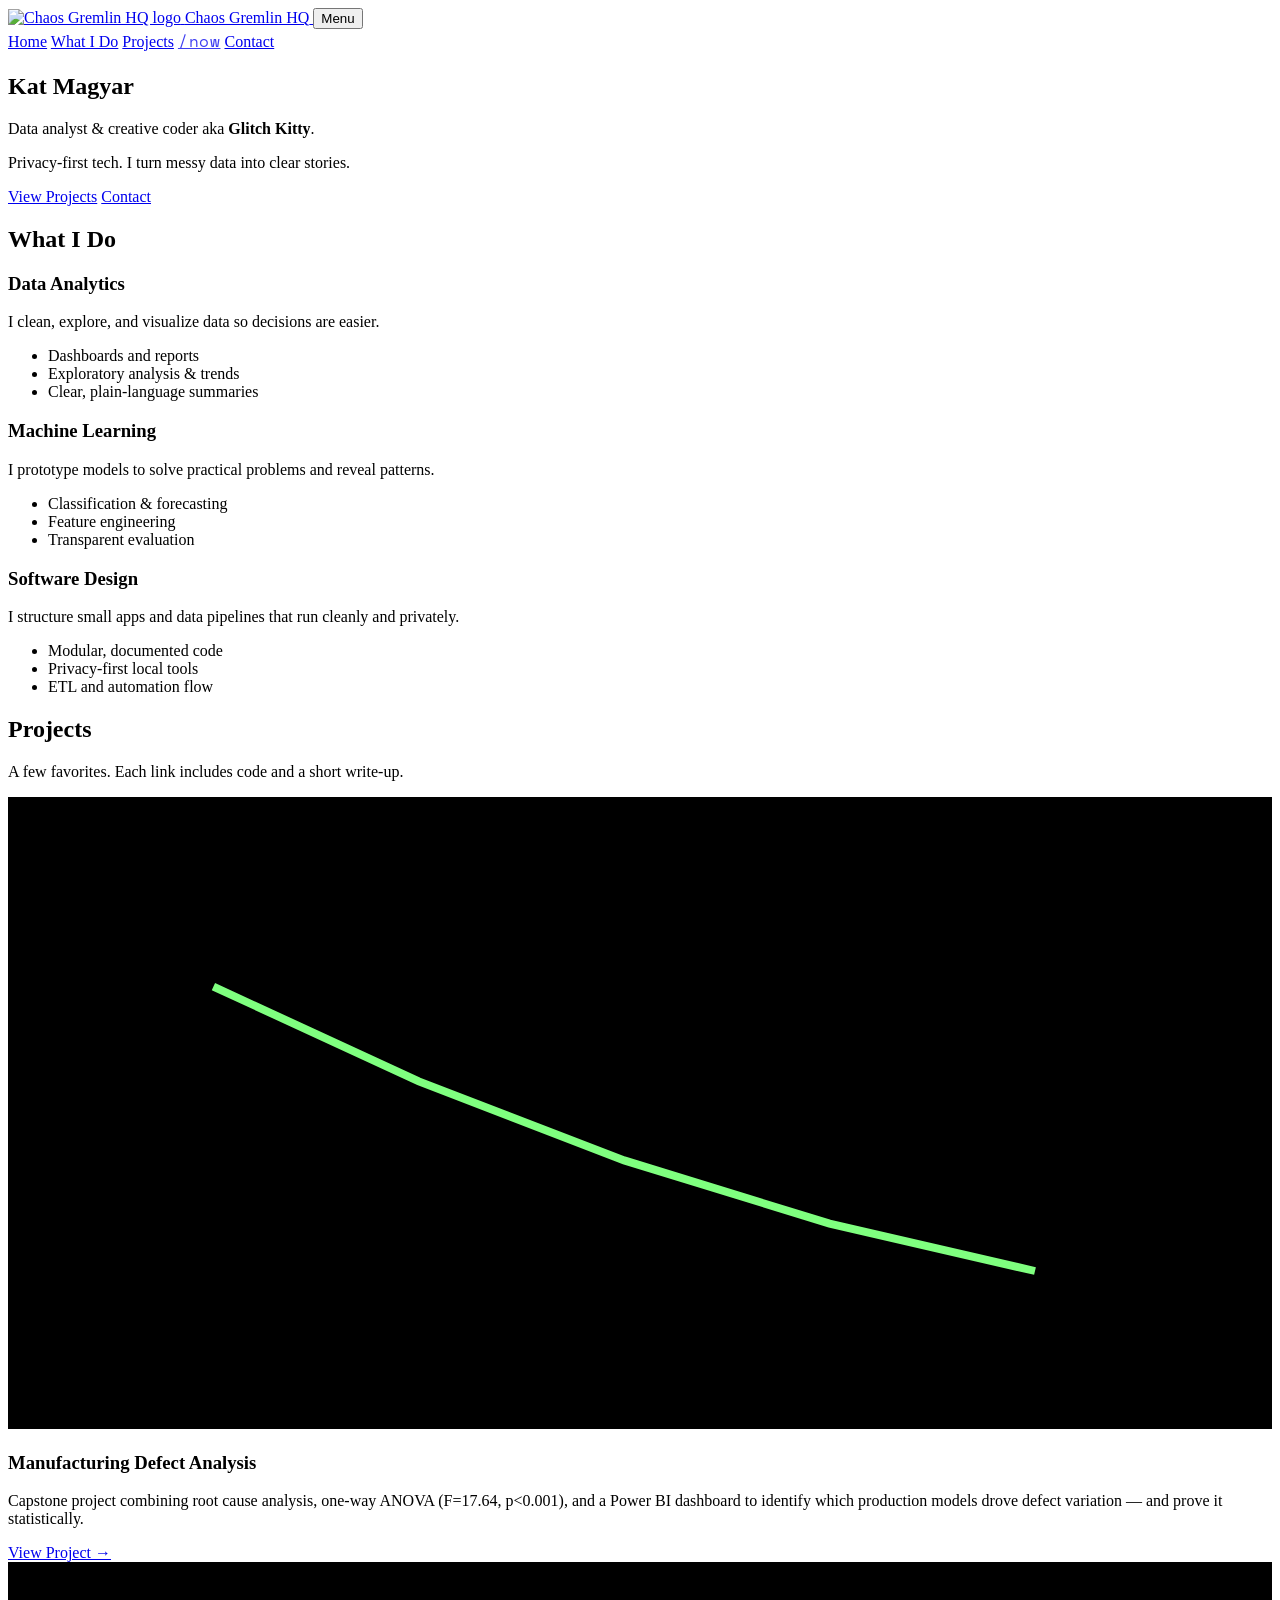
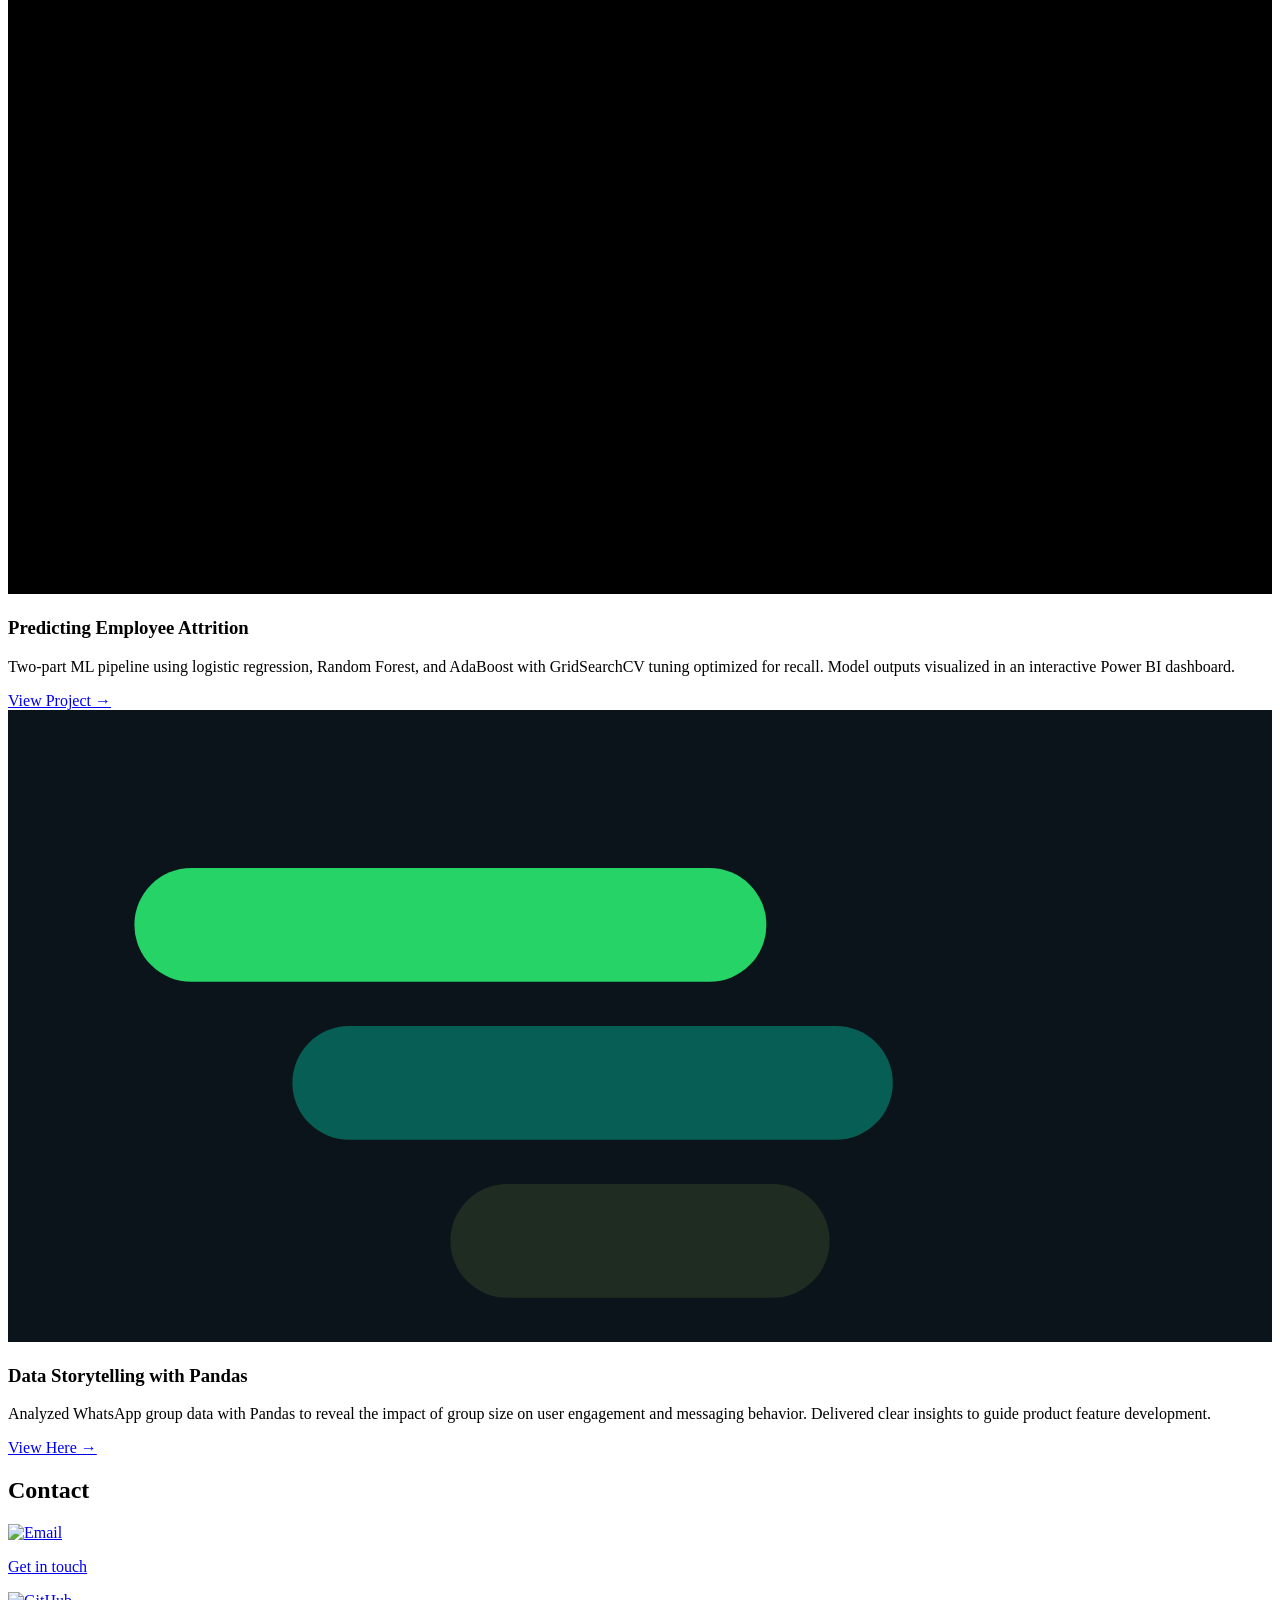
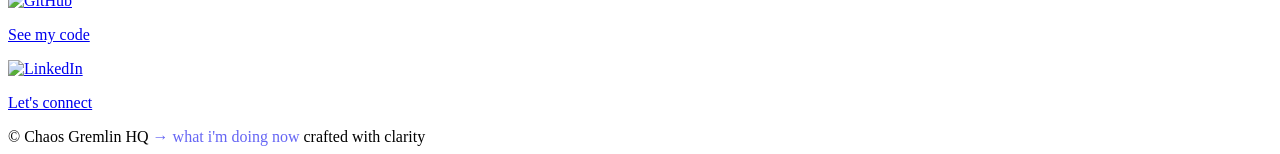
==== index.html @ 78de558b "Add styles for navigation links and footer" ====
<!DOCTYPE html>
<html lang="en">
<head>
  <meta charset="utf-8" />
  <meta name="viewport" content="width=device-width, initial-scale=1" />
  <title>Kat Magyar · Portfolio</title>

  <!-- Fonts -->
  <link href="https://fonts.googleapis.com/css2?family=Inter:wght@400;600;800&family=Space+Mono:wght@700&display=swap" rel="stylesheet" />
  <link rel="stylesheet" href="simple_style.css" />
  <style>
    /* /now nav link — mono font, slightly softer, signals it's a different kind of page */
    .site-nav .nav-now {
      font-family: 'Space Mono', monospace;
      letter-spacing: 0.04em;
      opacity: 0.75;
      transition: opacity 0.2s ease;
    }
    .site-nav .nav-now:hover {
      opacity: 1;
    }
  </style>
</head>
<body>
  <!-- Header / Nav -->
  <header class="site-header">
    <div class="container header-inner">
      <a class="brand" href="#home" aria-label="Home">
  <img src="assets/icons/brainslug.svg" alt="Chaos Gremlin HQ logo" class="brand-logo">
  <span class="brand-text">Chaos Gremlin HQ</span>
      </a>

      <button id="navToggle" class="nav-toggle" aria-expanded="false" aria-controls="siteNav">
        <span class="nav-toggle-bar"></span>
        <span class="sr-only">Menu</span>
      </button>

      <nav id="siteNav" class="site-nav">
        <a href="#home">Home</a>
        <a href="#services">What I Do</a>
        <a href="#projects">Projects</a>
        <!-- /now links to a separate page — intentionally outside the single-page flow -->
        <a href="now.html" class="nav-now">/now</a>
        <a href="#contact">Contact</a>
      </nav>
    </div>
  </header>

  <main id="home">
    <!-- Hero -->
    <section class="section hero">
      <div class="container">
        <h1 class="title">Kat Magyar</h1>
        <p class="subtitle">Data analyst & creative coder <span class="muted">aka</span> <strong class="mono neon">Glitch&nbsp;Kitty</strong>.</p>
        <p class="lead">
          Privacy-first tech. I turn messy data into clear stories. 
        </p>
        <div class="cta-row">
          <a class="btn btn-primary" href="#projects">View Projects</a>
          <a class="btn btn-ghost" href="#contact">Contact</a>
        </div>
      </div>
    </section>

    <!-- Services -->
    <section id="services" class="section">
      <div class="container">
        <h2 class="section-title">What I Do</h2>

        <div class="cards">
          <article class="card">
            <h3 class="card-title">Data Analytics</h3>
            <p>I clean, explore, and visualize data so decisions are easier.</p>
            <ul class="bullets">
              <li>Dashboards and reports</li>
              <li>Exploratory analysis & trends</li>
              <li>Clear, plain-language summaries</li>
            </ul>
          </article>

          <article class="card">
            <h3 class="card-title">Machine Learning</h3>
            <p>I prototype models to solve practical problems and reveal patterns.</p>
            <ul class="bullets">
              <li>Classification & forecasting</li>
              <li>Feature engineering</li>
              <li>Transparent evaluation</li>
            </ul>
          </article>

          <article class="card">
            <h3 class="card-title">Software Design</h3>
            <p>I structure small apps and data pipelines that run cleanly and privately.</p>
            <ul class="bullets">
              <li>Modular, documented code</li>
              <li>Privacy-first local tools</li>
              <li>ETL and automation flow</li>
            </ul>
          </article>
        </div>
      </div>
    </section>

    <!-- Projects -->
<section id="projects" class="section">
  <div class="container">
    <h2 class="section-title">Projects</h2>
    <p class="section-intro">A few favorites. Each link includes code and a short write-up.</p>

    <div class="grid">

      <article class="proj">
        <div class="thumb" aria-hidden="true">
          <svg viewBox="0 0 400 200" role="img" aria-label="Manufacturing defect analysis thumbnail">
            <rect width="400" height="200" class="svg-bg"/>
            <!-- Pareto-style bars -->
            <rect x="40" y="60" width="50" height="110" class="svg-bar"/>
            <rect x="105" y="90" width="50" height="80" class="svg-bar"/>
            <rect x="170" y="115" width="50" height="55" class="svg-bar"/>
            <rect x="235" y="135" width="50" height="35" class="svg-bar"/>
            <rect x="300" y="150" width="50" height="20" class="svg-bar"/>
            <!-- Trend line -->
            <polyline points="65,60 130,90 195,115 260,135 325,150" fill="none" stroke="#7fff7f" stroke-width="2.5"/>
          </svg>
        </div>
        <h3 class="proj-title">Manufacturing Defect Analysis</h3>
        <p class="proj-text">Capstone project combining root cause analysis, one-way ANOVA (F=17.64, p&lt;0.001), and a Power BI dashboard to identify which production models drove defect variation — and prove it statistically.</p>
        <a class="proj-link" href="projects/manufacturing-defects.html">View Project →</a>
      </article>

      <article class="proj">
        <div class="thumb" aria-hidden="true">
          <svg viewBox="0 0 400 200" role="img" aria-label="Employee attrition ML model thumbnail">
            <rect width="400" height="200" class="svg-bg"/>
            <!-- Neural network nodes -->
            <circle cx="80" cy="100" r="28" class="svg-node"/>
            <circle cx="200" cy="60" r="22" class="svg-node"/>
            <circle cx="200" cy="140" r="22" class="svg-node"/>
            <circle cx="320" cy="80" r="22" class="svg-node"/>
            <circle cx="320" cy="120" r="22" class="svg-node"/>
            <line x1="108" y1="90" x2="178" y2="65" class="svg-line"/>
            <line x1="108" y1="110" x2="178" y2="138" class="svg-line"/>
            <line x1="222" y1="65" x2="298" y2="82" class="svg-line"/>
            <line x1="222" y1="138" x2="298" y2="118" class="svg-line"/>
          </svg>
        </div>
        <h3 class="proj-title">Predicting Employee Attrition</h3>
        <p class="proj-text">Two-part ML pipeline using logistic regression, Random Forest, and AdaBoost with GridSearchCV tuning optimized for recall. Model outputs visualized in an interactive Power BI dashboard.</p>
        <a class="proj-link" href="projects/employee-attrition.html">View Project →</a>
      </article>

      <article class="proj">
        <div class="thumb" aria-hidden="true">
          <svg viewBox="0 0 400 200" role="img" aria-label="WhatsApp chat thumbnail">
            <rect width="400" height="200" fill="#0b141a"/>
            <rect x="40" y="50" width="200" height="36" rx="18" fill="#25D366"/>
            <rect x="90" y="100" width="190" height="36" rx="18" fill="#075E54"/>
            <rect x="140" y="150" width="120" height="36" rx="18" fill="#1f2c22"/>
          </svg>
        </div>
        <h3 class="proj-title">Data Storytelling with Pandas</h3>
        <p class="proj-text">Analyzed WhatsApp group data with Pandas to reveal the impact of group size on user engagement and messaging behavior. Delivered clear insights to guide product feature development.</p>
        <a class="proj-link" href="projects/pandas_day1_whatsapp.html" target="_blank" rel="noreferrer">View Here →</a>
      </article>

    </div>
  </div>
</section>

    <!-- Contact -->
    <section id="contact" class="section">
      <div class="container">
        <h2 class="section-title">Contact</h2>
        <div class="contact-grid">


          <!-- email -->
          <a class="contact-card" href="mailto:chaos.kat.magyar@proton.me" aria-label="Email Kat">
        <img src="assets/icons/email.svg" alt="Email" class="contact-icon">
        <p class="contact-caption">Get in touch</p>
          </a>
          <!-- github -->
          <a class="contact-card" href="https://github.com/glitchwitchkitty" target="_blank" rel="noreferrer" aria-label="GitHub Profile">
        <img src="assets/icons/github.svg" alt="GitHub" class="contact-icon">
        <p class="contact-caption">See my code</p>
          </a>

          <!-- linkedin -->
          <a class="contact-card" href="https://www.linkedin.com/in/glitchkitty" target="_blank" rel="noreferrer" aria-label="LinkedIn Profile">
        <img src="assets/icons/linkedin.svg" alt="LinkedIn" class="contact-icon">
        <p class="contact-caption">Let's connect</p>
          </a>
        </div>
      </div>
    </section>
  </main>

  <footer class="site-footer">
    <div class="container footer-inner">
      <span>© <span id="year"></span> Chaos Gremlin HQ</span>
      <!-- Subtle human signal — invites curious visitors to the /now page -->
      <a href="now.html" class="mono neon-soft footer-now" style="text-decoration:none; opacity:0.6; transition: opacity 0.2s;" onmouseover="this.style.opacity='1'" onmouseout="this.style.opacity='0.6'">→ what i'm doing now</a>
      <span class="mono neon-soft">crafted with clarity</span>
    </div>
  </footer>

  <script src="simple_script.js"></script>
</body>
</html>
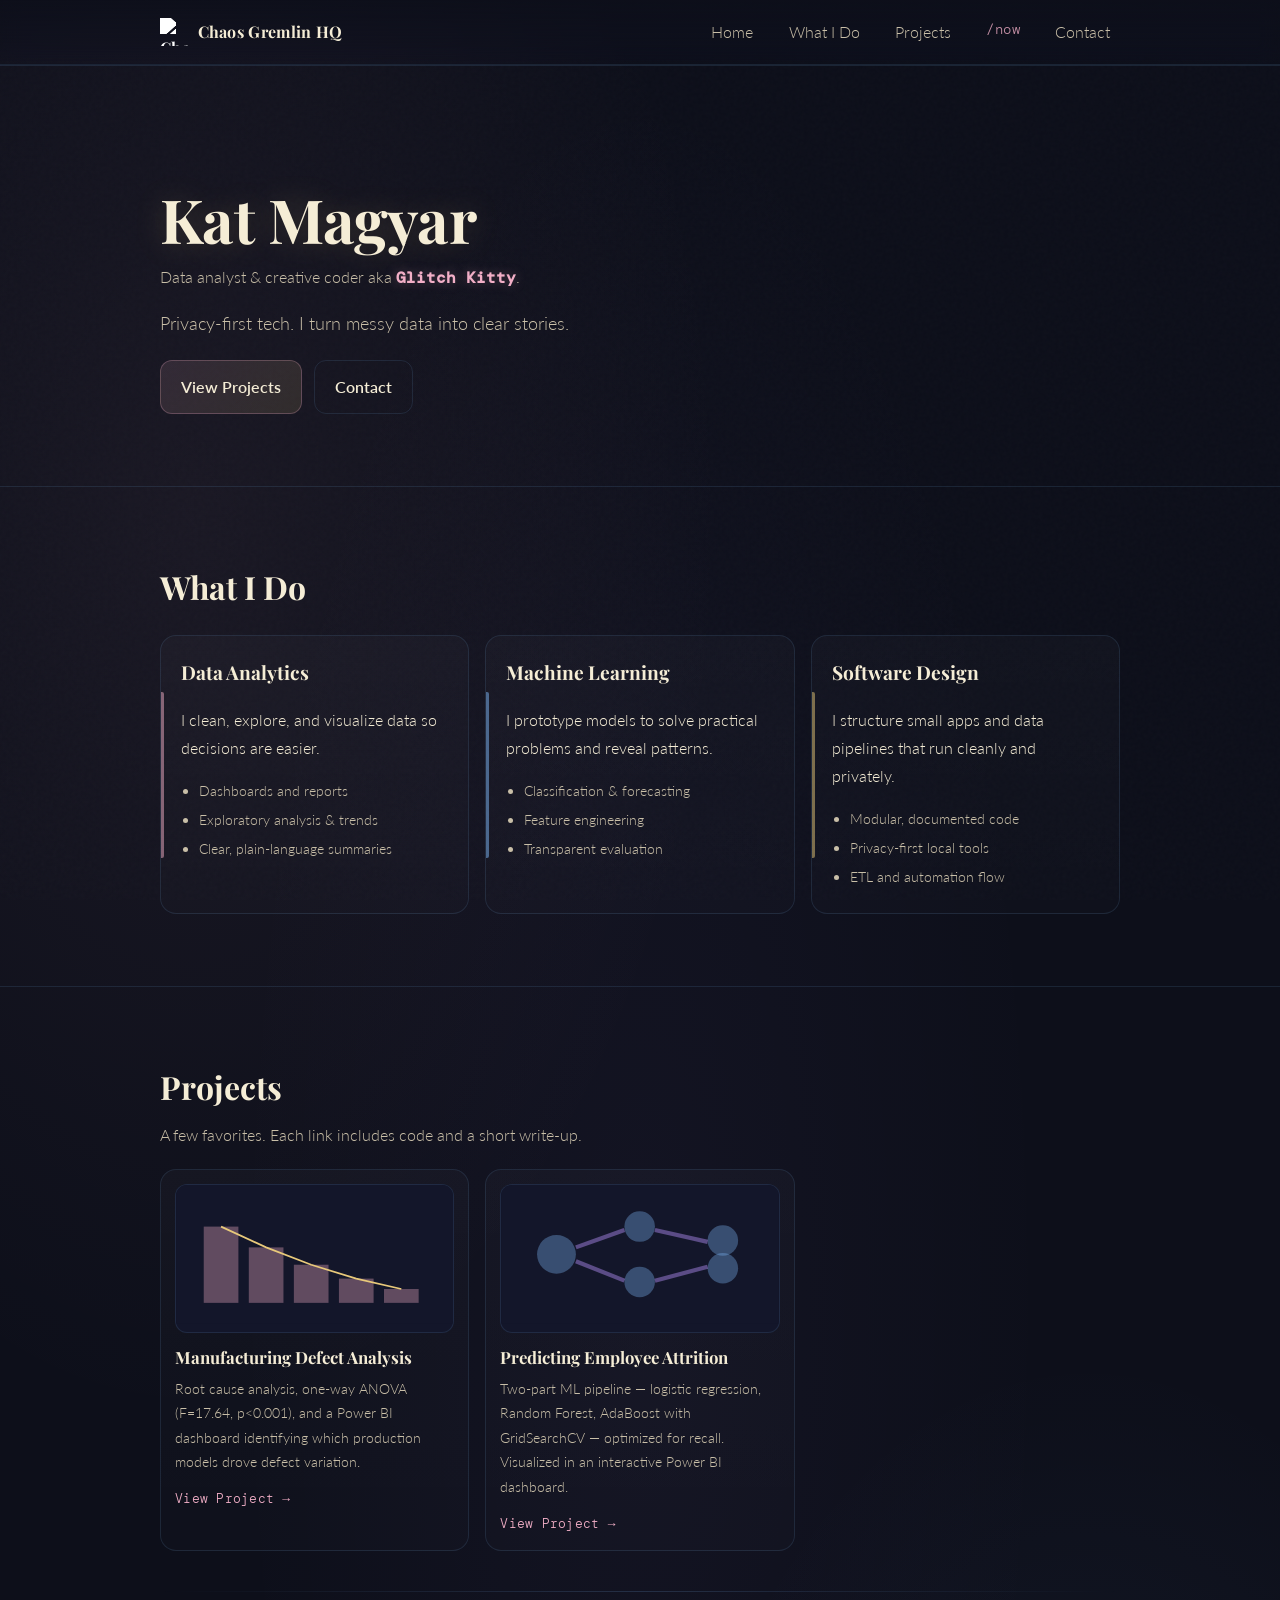
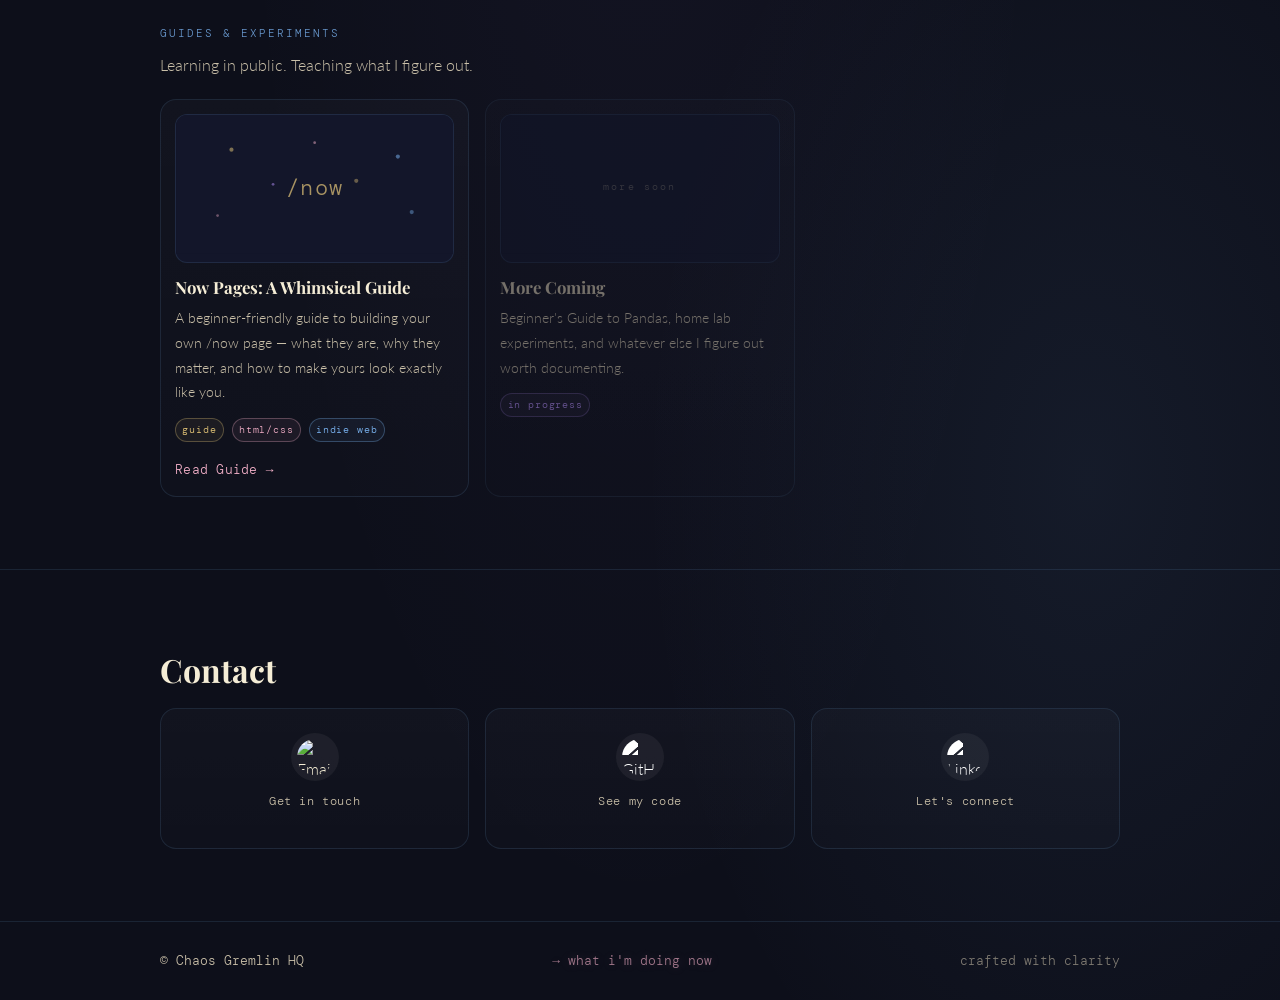
==== commit 20156457: "Refactor index.html for improved structure and content Updated font links and improved HTML structur" ====
--- a/index.html
+++ b/index.html
@@ -3,33 +3,24 @@
 <head>
   <meta charset="utf-8" />
   <meta name="viewport" content="width=device-width, initial-scale=1" />
-  <title>Kat Magyar · Portfolio</title>
-
-  <!-- Fonts -->
-  <link href="https://fonts.googleapis.com/css2?family=Inter:wght@400;600;800&family=Space+Mono:wght@700&display=swap" rel="stylesheet" />
+  <title>K. Magyar · Portfolio</title>
+
+  <!-- Fonts: Playfair Display (warmth/display) · DM Mono (labels/code) · Lato (body) -->
+  <link href="https://fonts.googleapis.com/css2?family=Playfair+Display:ital,wght@0,400;0,700;1,400&family=DM+Mono:wght@300;400&family=Lato:wght@300;400;600&display=swap" rel="stylesheet" />
   <link rel="stylesheet" href="simple_style.css" />
-  <style>
-    /* /now nav link — mono font, slightly softer, signals it's a different kind of page */
-    .site-nav .nav-now {
-      font-family: 'Space Mono', monospace;
-      letter-spacing: 0.04em;
-      opacity: 0.75;
-      transition: opacity 0.2s ease;
-    }
-    .site-nav .nav-now:hover {
-      opacity: 1;
-    }
-  </style>
 </head>
 <body>
-  <!-- Header / Nav -->
+
+  <!-- ── Header / Nav ── -->
   <header class="site-header">
     <div class="container header-inner">
+
       <a class="brand" href="#home" aria-label="Home">
-  <img src="assets/icons/brainslug.svg" alt="Chaos Gremlin HQ logo" class="brand-logo">
-  <span class="brand-text">Chaos Gremlin HQ</span>
+        <img src="assets/icons/brainslug.svg" alt="Chaos Gremlin HQ logo" class="brand-logo">
+        <span class="brand-text">Chaos Gremlin HQ</span>
       </a>
 
+      <!-- Mobile hamburger — JS toggles .open on #siteNav -->
       <button id="navToggle" class="nav-toggle" aria-expanded="false" aria-controls="siteNav">
         <span class="nav-toggle-bar"></span>
         <span class="sr-only">Menu</span>
@@ -39,7 +30,7 @@
         <a href="#home">Home</a>
         <a href="#services">What I Do</a>
         <a href="#projects">Projects</a>
-        <!-- /now links to a separate page — intentionally outside the single-page flow -->
+        <!-- /now lives outside the single-page flow — mono + pink signals that -->
         <a href="now.html" class="nav-now">/now</a>
         <a href="#contact">Contact</a>
       </nav>
@@ -47,33 +38,38 @@
   </header>
 
   <main id="home">
-    <!-- Hero -->
+
+    <!-- ── Hero ── -->
     <section class="section hero">
       <div class="container">
         <h1 class="title">Kat Magyar</h1>
-        <p class="subtitle">Data analyst & creative coder <span class="muted">aka</span> <strong class="mono neon">Glitch&nbsp;Kitty</strong>.</p>
+        <p class="subtitle">
+          Data analyst &amp; creative coder <span class="muted">aka</span>
+          <strong class="mono neon-pink">Glitch&nbsp;Kitty</strong>.
+        </p>
         <p class="lead">
-          Privacy-first tech. I turn messy data into clear stories. 
+          Privacy-first tech. I turn messy data into clear stories.
         </p>
         <div class="cta-row">
           <a class="btn btn-primary" href="#projects">View Projects</a>
-          <a class="btn btn-ghost" href="#contact">Contact</a>
+          <a class="btn btn-ghost"   href="#contact">Contact</a>
         </div>
       </div>
     </section>
 
-    <!-- Services -->
+    <!-- ── What I Do ── -->
     <section id="services" class="section">
       <div class="container">
         <h2 class="section-title">What I Do</h2>
 
         <div class="cards">
+          <!-- Card accent colors set in CSS via nth-child — pink / blue / gold -->
           <article class="card">
             <h3 class="card-title">Data Analytics</h3>
             <p>I clean, explore, and visualize data so decisions are easier.</p>
             <ul class="bullets">
               <li>Dashboards and reports</li>
-              <li>Exploratory analysis & trends</li>
+              <li>Exploratory analysis &amp; trends</li>
               <li>Clear, plain-language summaries</li>
             </ul>
           </article>
@@ -82,7 +78,7 @@
             <h3 class="card-title">Machine Learning</h3>
             <p>I prototype models to solve practical problems and reveal patterns.</p>
             <ul class="bullets">
-              <li>Classification & forecasting</li>
+              <li>Classification &amp; forecasting</li>
               <li>Feature engineering</li>
               <li>Transparent evaluation</li>
             </ul>
@@ -101,106 +97,153 @@
       </div>
     </section>
 
-    <!-- Projects -->
-<section id="projects" class="section">
-  <div class="container">
-    <h2 class="section-title">Projects</h2>
-    <p class="section-intro">A few favorites. Each link includes code and a short write-up.</p>
-
-    <div class="grid">
-
-      <article class="proj">
-        <div class="thumb" aria-hidden="true">
-          <svg viewBox="0 0 400 200" role="img" aria-label="Manufacturing defect analysis thumbnail">
-            <rect width="400" height="200" class="svg-bg"/>
-            <!-- Pareto-style bars -->
-            <rect x="40" y="60" width="50" height="110" class="svg-bar"/>
-            <rect x="105" y="90" width="50" height="80" class="svg-bar"/>
-            <rect x="170" y="115" width="50" height="55" class="svg-bar"/>
-            <rect x="235" y="135" width="50" height="35" class="svg-bar"/>
-            <rect x="300" y="150" width="50" height="20" class="svg-bar"/>
-            <!-- Trend line -->
-            <polyline points="65,60 130,90 195,115 260,135 325,150" fill="none" stroke="#7fff7f" stroke-width="2.5"/>
-          </svg>
-        </div>
-        <h3 class="proj-title">Manufacturing Defect Analysis</h3>
-        <p class="proj-text">Capstone project combining root cause analysis, one-way ANOVA (F=17.64, p&lt;0.001), and a Power BI dashboard to identify which production models drove defect variation — and prove it statistically.</p>
-        <a class="proj-link" href="projects/manufacturing-defects.html">View Project →</a>
-      </article>
-
-      <article class="proj">
-        <div class="thumb" aria-hidden="true">
-          <svg viewBox="0 0 400 200" role="img" aria-label="Employee attrition ML model thumbnail">
-            <rect width="400" height="200" class="svg-bg"/>
-            <!-- Neural network nodes -->
-            <circle cx="80" cy="100" r="28" class="svg-node"/>
-            <circle cx="200" cy="60" r="22" class="svg-node"/>
-            <circle cx="200" cy="140" r="22" class="svg-node"/>
-            <circle cx="320" cy="80" r="22" class="svg-node"/>
-            <circle cx="320" cy="120" r="22" class="svg-node"/>
-            <line x1="108" y1="90" x2="178" y2="65" class="svg-line"/>
-            <line x1="108" y1="110" x2="178" y2="138" class="svg-line"/>
-            <line x1="222" y1="65" x2="298" y2="82" class="svg-line"/>
-            <line x1="222" y1="138" x2="298" y2="118" class="svg-line"/>
-          </svg>
-        </div>
-        <h3 class="proj-title">Predicting Employee Attrition</h3>
-        <p class="proj-text">Two-part ML pipeline using logistic regression, Random Forest, and AdaBoost with GridSearchCV tuning optimized for recall. Model outputs visualized in an interactive Power BI dashboard.</p>
-        <a class="proj-link" href="projects/employee-attrition.html">View Project →</a>
-      </article>
-
-      <article class="proj">
-        <div class="thumb" aria-hidden="true">
-          <svg viewBox="0 0 400 200" role="img" aria-label="WhatsApp chat thumbnail">
-            <rect width="400" height="200" fill="#0b141a"/>
-            <rect x="40" y="50" width="200" height="36" rx="18" fill="#25D366"/>
-            <rect x="90" y="100" width="190" height="36" rx="18" fill="#075E54"/>
-            <rect x="140" y="150" width="120" height="36" rx="18" fill="#1f2c22"/>
-          </svg>
-        </div>
-        <h3 class="proj-title">Data Storytelling with Pandas</h3>
-        <p class="proj-text">Analyzed WhatsApp group data with Pandas to reveal the impact of group size on user engagement and messaging behavior. Delivered clear insights to guide product feature development.</p>
-        <a class="proj-link" href="projects/pandas_day1_whatsapp.html" target="_blank" rel="noreferrer">View Here →</a>
-      </article>
-
-    </div>
-  </div>
-</section>
-
-    <!-- Contact -->
+    <!-- ── Projects ── -->
+    <section id="projects" class="section">
+      <div class="container">
+        <h2 class="section-title">Projects</h2>
+        <p class="section-intro">A few favorites. Each link includes code and a short write-up.</p>
+
+        <!-- Main projects grid -->
+        <div class="grid">
+
+          <!-- Manufacturing Defect Analysis -->
+          <article class="proj">
+            <div class="thumb" aria-hidden="true">
+              <svg viewBox="0 0 400 200" role="img" aria-label="Manufacturing defect analysis thumbnail">
+                <rect width="400" height="200" class="svg-bg"/>
+                <!-- Pareto-style bars decreasing left to right -->
+                <rect x="40"  y="60"  width="50" height="110" class="svg-bar"/>
+                <rect x="105" y="90"  width="50" height="80"  class="svg-bar"/>
+                <rect x="170" y="115" width="50" height="55"  class="svg-bar"/>
+                <rect x="235" y="135" width="50" height="35"  class="svg-bar"/>
+                <rect x="300" y="150" width="50" height="20"  class="svg-bar"/>
+                <!-- Cumulative % trend line -->
+                <polyline points="65,60 130,90 195,115 260,135 325,150" fill="none" stroke="#e8c97a" stroke-width="2.5"/>
+              </svg>
+            </div>
+            <h3 class="proj-title">Manufacturing Defect Analysis</h3>
+            <p class="proj-text">Root cause analysis, one-way ANOVA (F=17.64, p&lt;0.001), and a Power BI dashboard identifying which production models drove defect variation.</p>
+            <a class="proj-link" href="projects/manufacturing-defects.html">View Project →</a>
+          </article>
+
+          <!-- Employee Attrition ML -->
+          <article class="proj">
+            <div class="thumb" aria-hidden="true">
+              <svg viewBox="0 0 400 200" role="img" aria-label="Employee attrition ML model thumbnail">
+                <rect width="400" height="200" class="svg-bg"/>
+                <!-- Neural network node diagram -->
+                <circle cx="80"  cy="100" r="28" class="svg-node"/>
+                <circle cx="200" cy="60"  r="22" class="svg-node"/>
+                <circle cx="200" cy="140" r="22" class="svg-node"/>
+                <circle cx="320" cy="80"  r="22" class="svg-node"/>
+                <circle cx="320" cy="120" r="22" class="svg-node"/>
+                <line x1="108" y1="90"  x2="178" y2="65"  class="svg-line"/>
+                <line x1="108" y1="110" x2="178" y2="138" class="svg-line"/>
+                <line x1="222" y1="65"  x2="298" y2="82"  class="svg-line"/>
+                <line x1="222" y1="138" x2="298" y2="118" class="svg-line"/>
+              </svg>
+            </div>
+            <h3 class="proj-title">Predicting Employee Attrition</h3>
+            <p class="proj-text">Two-part ML pipeline — logistic regression, Random Forest, AdaBoost with GridSearchCV — optimized for recall. Visualized in an interactive Power BI dashboard.</p>
+            <a class="proj-link" href="projects/employee-attrition.html">View Project →</a>
+          </article>
+
+        </div><!-- /main grid -->
+
+        <!-- ── Divider between Projects and Guides ── -->
+        <hr class="section-divider" aria-hidden="true" />
+
+        <!-- Guides & Experiments subsection -->
+        <p class="section-label">Guides &amp; Experiments</p>
+        <p class="section-intro">Learning in public. Teaching what I figure out.</p>
+
+        <div class="grid">
+
+          <!-- Now Pages Guide -->
+          <article class="proj">
+            <div class="thumb" aria-hidden="true">
+              <svg viewBox="0 0 400 200" role="img" aria-label="Now pages guide thumbnail">
+                <rect width="400" height="200" class="svg-bg"/>
+                <!-- Decorative star grid — references the guide's aesthetic -->
+                <circle cx="80"  cy="50"  r="3" fill="rgba(232,201,122,0.5)"/>
+                <circle cx="200" cy="40"  r="2" fill="rgba(242,175,199,0.5)"/>
+                <circle cx="320" cy="60"  r="3" fill="rgba(126,184,247,0.5)"/>
+                <circle cx="140" cy="100" r="2" fill="rgba(180,142,247,0.5)"/>
+                <circle cx="260" cy="95"  r="3" fill="rgba(232,201,122,0.4)"/>
+                <circle cx="60"  cy="145" r="2" fill="rgba(242,175,199,0.4)"/>
+                <circle cx="340" cy="140" r="3" fill="rgba(126,184,247,0.4)"/>
+                <!-- /now text -->
+                <text x="200" y="115" text-anchor="middle"
+                      font-family="'DM Mono', monospace" font-size="32"
+                      fill="rgba(232,201,122,0.7)" letter-spacing="2">/now</text>
+              </svg>
+            </div>
+            <h3 class="proj-title">Now Pages: A Whimsical Guide</h3>
+            <p class="proj-text">A beginner-friendly guide to building your own /now page — what they are, why they matter, and how to make yours look exactly like you.</p>
+            <div style="margin-bottom: 8px;">
+              <span class="proj-tag proj-tag--gold">guide</span>
+              <span class="proj-tag proj-tag--pink">html/css</span>
+              <span class="proj-tag proj-tag--blue">indie web</span>
+            </div>
+            <a class="proj-link" href="now-pages-guide.html">Read Guide →</a>
+          </article>
+
+          <!-- Placeholder for future guides -->
+          <article class="proj" style="opacity: 0.55;">
+            <div class="thumb" aria-hidden="true">
+              <svg viewBox="0 0 400 200" role="img" aria-label="Coming soon">
+                <rect width="400" height="200" class="svg-bg"/>
+                <text x="200" y="108" text-anchor="middle"
+                      font-family="'DM Mono', monospace" font-size="14"
+                      fill="rgba(201,191,168,0.4)" letter-spacing="3">more soon</text>
+              </svg>
+            </div>
+            <h3 class="proj-title" style="color: var(--muted);">More Coming</h3>
+            <p class="proj-text">Beginner's Guide to Pandas, home lab experiments, and whatever else I figure out worth documenting.</p>
+            <span class="proj-tag proj-tag--purple">in progress</span>
+          </article>
+
+        </div><!-- /guides grid -->
+      </div>
+    </section>
+
+    <!-- ── Contact ── -->
     <section id="contact" class="section">
       <div class="container">
         <h2 class="section-title">Contact</h2>
         <div class="contact-grid">
 
-
-          <!-- email -->
           <a class="contact-card" href="mailto:chaos.kat.magyar@proton.me" aria-label="Email Kat">
-        <img src="assets/icons/email.svg" alt="Email" class="contact-icon">
-        <p class="contact-caption">Get in touch</p>
+            <img src="assets/icons/email.svg" alt="Email" class="contact-icon">
+            <p class="contact-caption">Get in touch</p>
           </a>
-          <!-- github -->
+
           <a class="contact-card" href="https://github.com/glitchwitchkitty" target="_blank" rel="noreferrer" aria-label="GitHub Profile">
-        <img src="assets/icons/github.svg" alt="GitHub" class="contact-icon">
-        <p class="contact-caption">See my code</p>
+            <img src="assets/icons/github.svg" alt="GitHub" class="contact-icon">
+            <p class="contact-caption">See my code</p>
           </a>
 
-          <!-- linkedin -->
           <a class="contact-card" href="https://www.linkedin.com/in/glitchkitty" target="_blank" rel="noreferrer" aria-label="LinkedIn Profile">
-        <img src="assets/icons/linkedin.svg" alt="LinkedIn" class="contact-icon">
-        <p class="contact-caption">Let's connect</p>
+            <img src="assets/icons/linkedin.svg" alt="LinkedIn" class="contact-icon">
+            <p class="contact-caption">Let's connect</p>
           </a>
+
         </div>
       </div>
     </section>
+
   </main>
 
+  <!-- ── Footer ── -->
   <footer class="site-footer">
     <div class="container footer-inner">
       <span>© <span id="year"></span> Chaos Gremlin HQ</span>
-      <!-- Subtle human signal — invites curious visitors to the /now page -->
-      <a href="now.html" class="mono neon-soft footer-now" style="text-decoration:none; opacity:0.6; transition: opacity 0.2s;" onmouseover="this.style.opacity='1'" onmouseout="this.style.opacity='0.6'">→ what i'm doing now</a>
-      <span class="mono neon-soft">crafted with clarity</span>
+      <!-- Subtle signal to curious visitors — leads to /now page -->
+      <a href="now.html" class="mono neon-pink"
+         style="text-decoration:none; opacity:0.65; transition: opacity 0.2s;"
+         onmouseover="this.style.opacity='1'"
+         onmouseout="this.style.opacity='0.65'">→ what i'm doing now</a>
+      <span class="mono" style="color: var(--muted); opacity: 0.6;">crafted with clarity</span>
     </div>
   </footer>
 
--- a/simple_style.css
+++ b/simple_style.css
@@ -0,0 +1,555 @@
+/* ============================================================
+   simple_style.css — Chaos Gremlin HQ
+   Palette source: now.html warm-signal aesthetic
+   Fonts: Playfair Display (display/titles) · DM Mono (labels/code) · Lato (body)
+   ============================================================ */
+
+/* ── CSS Custom Properties ── */
+:root {
+  /* Background layers */
+  --bg:           #0d0f1a;   /* deep midnight void */
+  --panel:        #13162a;   /* card surfaces */
+  --panel-hover:  #181c32;   /* card hover state */
+
+  /* Text */
+  --text:         #f5edd6;   /* warm lamplight cream */
+  --muted:        #c9bfa8;   /* dimmer cream for secondary */
+
+  /* Accent colors — warm signal palette */
+  --accent:       #7eb8f7;   /* keyboard backlight blue */
+  --accent-2:     #b48ef7;   /* LED purple bleed */
+  --pink:         #f2afc7;   /* cotton candy pink */
+  --pink-warm:    #e8849d;   /* deeper blush */
+  --gold:         #e8c97a;   /* warm gold for special moments */
+
+  /* Borders */
+  --line:         rgba(126, 184, 247, 0.12);   /* subtle border */
+  --line-glow:    rgba(126, 184, 247, 0.35);   /* hover border */
+
+  /* Glows */
+  --glow-blue:    0 0 18px rgba(126, 184, 247, 0.35);
+  --glow-purple:  0 0 18px rgba(180, 142, 247, 0.35);
+  --glow-gold:    0 0 18px rgba(232, 201, 122, 0.35);
+
+  /* Typography */
+  --font-display: 'Playfair Display', Georgia, serif;
+  --font-mono:    'DM Mono', 'Courier New', monospace;
+  --font-body:    'Lato', system-ui, -apple-system, sans-serif;
+}
+
+/* ── Reset ── */
+*, *::before, *::after { box-sizing: border-box; }
+html { scroll-behavior: smooth; }
+
+/* ── Base body — atmospheric layered background ── */
+body {
+  margin: 0;
+  /* Warm glow upper-left, cool glow lower-right, grain texture, void base */
+  background-color: var(--bg);
+  background-image:
+    radial-gradient(ellipse 60% 50% at 15% 20%, rgba(242, 175, 199, 0.06) 0%, transparent 70%),
+    radial-gradient(ellipse 50% 40% at 85% 80%, rgba(126, 184, 247, 0.07) 0%, transparent 70%),
+    radial-gradient(ellipse 40% 60% at 50% 50%, rgba(180, 142, 247, 0.04) 0%, transparent 80%);
+  color: var(--text);
+  font-family: var(--font-body);
+  font-weight: 300;
+  font-size: 16px;
+  line-height: 1.75;
+  -webkit-font-smoothing: antialiased;
+  text-rendering: optimizeLegibility;
+  overflow-x: hidden;
+}
+
+/* SVG grain texture overlay — adds tactile depth without images */
+body::after {
+  content: '';
+  position: fixed;
+  inset: 0;
+  background-image: url("data:image/svg+xml,%3Csvg viewBox='0 0 256 256' xmlns='http://www.w3.org/2000/svg'%3E%3Cfilter id='noise'%3E%3CfeTurbulence type='fractalNoise' baseFrequency='0.9' numOctaves='4' stitchTiles='stitch'/%3E%3C/filter%3E%3Crect width='100%25' height='100%25' filter='url(%23noise)' opacity='0.04'/%3E%3C/svg%3E");
+  pointer-events: none;
+  opacity: 0.45;
+  z-index: 0;
+}
+
+/* Ensure all content sits above the grain layer */
+body > * { position: relative; z-index: 1; }
+
+.container { max-width: 1000px; margin: 0 auto; padding: 0 20px; }
+
+/* ── Header / Nav ── */
+.site-header {
+  position: sticky;
+  top: 0;
+  z-index: 40;
+  background: linear-gradient(to bottom, rgba(13,15,26,.85), rgba(13,15,26,.45) 60%, transparent);
+  backdrop-filter: saturate(120%) blur(10px);
+  border-bottom: 1px solid var(--line);
+}
+
+.header-inner {
+  display: flex;
+  align-items: center;
+  justify-content: space-between;
+  min-height: 64px;
+}
+
+/* Brand — Playfair Display for personality */
+.brand {
+  display: flex;
+  align-items: center;
+  gap: .6rem;
+  color: var(--text);
+  text-decoration: none;
+  font-family: var(--font-display);
+  font-weight: 700;
+  letter-spacing: .3px;
+}
+
+.brand-logo {
+  width: 28px;
+  height: 28px;
+  display: inline-block;
+  vertical-align: middle;
+  filter: brightness(0) invert(1);
+  transition: transform 0.3s ease, filter 0.3s ease;
+}
+
+.brand:hover .brand-logo {
+  transform: rotate(-10deg) scale(1.1);
+  filter: drop-shadow(0 0 6px var(--pink)) brightness(1.2);
+}
+
+/* Nav links */
+.site-nav { display: flex; gap: 1rem; }
+
+.site-nav a {
+  font-family: var(--font-body);
+  color: var(--muted);
+  text-decoration: none;
+  padding: .5rem .6rem;
+  border-radius: 8px;
+  transition: color 0.2s, background 0.2s;
+}
+
+.site-nav a:hover {
+  color: var(--text);
+  background: rgba(126, 184, 247, 0.07);
+}
+
+/* /now gets the mono + pink treatment — signals it's a different kind of page */
+.site-nav .nav-now {
+  font-family: var(--font-mono);
+  font-size: 0.85rem;
+  letter-spacing: 0.04em;
+  color: var(--pink);
+  opacity: 0.8;
+  transition: opacity 0.2s ease;
+}
+
+.site-nav .nav-now:hover { opacity: 1; background: rgba(242, 175, 199, 0.07); }
+
+/* Mobile hamburger button */
+.nav-toggle {
+  display: none;
+  position: relative;
+  width: 40px;
+  height: 40px;
+  background: transparent;
+  border: 1px solid var(--line);
+  border-radius: 10px;
+  cursor: pointer;
+}
+
+.nav-toggle-bar,
+.nav-toggle-bar::before,
+.nav-toggle-bar::after {
+  position: absolute;
+  left: 50%;
+  transform: translateX(-50%);
+  height: 2px;
+  width: 20px;
+  background: var(--text);
+  content: "";
+}
+
+.nav-toggle-bar { top: 50%; }
+.nav-toggle-bar::before { top: -6px; }
+.nav-toggle-bar::after  { top:  6px; }
+
+/* Accessibility — screen reader only text */
+.sr-only {
+  position: absolute;
+  clip: rect(1px, 1px, 1px, 1px);
+  padding: 0; border: 0;
+  height: 1px; width: 1px;
+  overflow: hidden;
+}
+
+/* ── Sections ── */
+.section {
+  padding: 72px 0;
+  border-top: 1px solid var(--line);
+}
+
+/* ── Hero ── */
+.hero { padding-top: 120px; }
+
+/* Main title — Playfair for warmth, gold text-shadow for glow */
+.title {
+  font-family: var(--font-display);
+  font-size: clamp(2.6rem, 6vw, 3.8rem);
+  font-weight: 700;
+  margin: 0 0 10px;
+  line-height: 1.1;
+  letter-spacing: -0.01em;
+  color: var(--text);
+  text-shadow: 0 0 32px rgba(232, 201, 122, 0.2);
+}
+
+.subtitle { margin: 0 0 8px; color: var(--muted); font-family: var(--font-body); }
+.lead { font-size: 1.1rem; max-width: 680px; color: var(--muted); }
+.muted { color: var(--muted); }
+
+/* Mono utility — for the /now slug and code labels */
+.mono { font-family: var(--font-mono); }
+
+/* Neon accent colors */
+.neon      { color: var(--accent);    text-shadow: var(--glow-blue); }
+.neon-soft { color: var(--accent-2);  text-shadow: 0 0 12px rgba(177,140,255,.35); }
+.neon-pink { color: var(--pink);      text-shadow: 0 0 12px rgba(242,175,199,.35); }
+.neon-gold { color: var(--gold);      text-shadow: var(--glow-gold); }
+
+/* CTA buttons */
+.cta-row { display: flex; gap: .75rem; margin-top: 20px; }
+
+.btn {
+  display: inline-block;
+  padding: .75rem 1.25rem;
+  border-radius: 12px;
+  text-decoration: none;
+  font-family: var(--font-body);
+  font-weight: 600;
+  border: 1px solid var(--line);
+  transition: background 0.2s, box-shadow 0.2s;
+}
+
+/* Primary button — warm pink/gold gradient */
+.btn-primary {
+  background: linear-gradient(135deg, rgba(242,175,199,.12), rgba(232,201,122,.12));
+  color: var(--text);
+  border-color: rgba(242,175,199,.25);
+}
+
+.btn-primary:hover {
+  background: linear-gradient(135deg, rgba(242,175,199,.22), rgba(232,201,122,.22));
+  box-shadow: 0 0 18px rgba(242,175,199,.2);
+}
+
+/* Ghost button */
+.btn-ghost { color: var(--text); background: transparent; }
+.btn-ghost:hover { background: rgba(126,184,247,.07); }
+
+/* ── Glow divider rule ── */
+.glow-rule {
+  border: none;
+  height: 1px;
+  background: linear-gradient(90deg, transparent, var(--accent), var(--accent-2), transparent);
+  opacity: 0.35;
+  margin: 1.5rem 0;
+}
+
+/* ── Section headings ── */
+.section-title {
+  font-family: var(--font-display);
+  font-size: clamp(1.5rem, 3vw, 2rem);
+  font-weight: 700;
+  margin: 0 0 6px;
+  color: var(--text);
+}
+
+.section-intro { color: var(--muted); margin: 0 0 20px; }
+
+/* ── Service Cards (What I Do) ── */
+.cards {
+  display: grid;
+  grid-template-columns: repeat(3, 1fr);
+  gap: 16px;
+  margin-top: 20px;
+}
+
+.card {
+  background: linear-gradient(180deg, rgba(255,255,255,.025), rgba(255,255,255,.01));
+  border: 1px solid var(--line);
+  border-radius: 16px;
+  padding: 20px;
+  transition: border-color 0.3s ease, transform 0.3s ease;
+  position: relative;
+  overflow: hidden;
+}
+
+.card:hover {
+  border-color: var(--line-glow);
+  transform: translateY(-2px);
+}
+
+/* Left accent bar on cards — changes per card via inline var */
+.card::before {
+  content: '';
+  position: absolute;
+  left: 0; top: 20%; bottom: 20%;
+  width: 3px;
+  border-radius: 0 2px 2px 0;
+  background: var(--card-accent, var(--accent));
+  opacity: 0.5;
+  transition: opacity 0.3s;
+}
+
+.card:hover::before { opacity: 1; }
+
+/* Give each card its own accent color */
+.card:nth-child(1) { --card-accent: var(--pink); }
+.card:nth-child(2) { --card-accent: var(--accent); }
+.card:nth-child(3) { --card-accent: var(--gold); }
+
+/* Card typography */
+.card-title {
+  font-family: var(--font-display);
+  font-size: 1.2rem;
+  font-weight: 700;
+  margin: 0 0 8px;
+  color: var(--text);
+}
+
+.bullets { margin: 10px 0 0 18px; padding: 0; }
+.bullets li { margin: 4px 0; color: var(--muted); font-size: 0.9rem; }
+
+/* ── Project Grid ── */
+.grid {
+  display: grid;
+  grid-template-columns: repeat(3, 1fr);
+  gap: 16px;
+}
+
+/* Section label — DM Mono, small-caps style */
+.section-label {
+  font-family: var(--font-mono);
+  font-size: 0.7rem;
+  letter-spacing: 0.18em;
+  text-transform: uppercase;
+  color: var(--accent);
+  margin-bottom: 0.5rem;
+  opacity: 0.8;
+}
+
+/* Divider between project subsections */
+.section-divider {
+  border: none;
+  height: 1px;
+  background: linear-gradient(90deg, transparent, var(--line-glow), transparent);
+  margin: 40px 0 32px;
+  opacity: 0.5;
+}
+
+.proj {
+  background: linear-gradient(180deg, rgba(255,255,255,.025), rgba(255,255,255,.01));
+  border: 1px solid var(--line);
+  border-radius: 16px;
+  padding: 14px;
+  transition: border-color 0.3s ease, transform 0.3s ease;
+}
+
+.proj:hover {
+  border-color: var(--line-glow);
+  transform: translateY(-2px);
+}
+
+.thumb {
+  background: var(--panel);
+  border: 1px solid var(--line);
+  border-radius: 12px;
+  margin-bottom: 10px;
+  overflow: hidden;
+}
+
+.proj-title {
+  font-family: var(--font-display);
+  font-size: 1.05rem;
+  font-weight: 700;
+  margin: 6px 0 4px;
+  color: var(--text);
+}
+
+.proj-text { margin: 0 0 8px; color: var(--muted); font-size: 0.88rem; }
+
+.proj-link {
+  font-family: var(--font-mono);
+  font-size: 0.8rem;
+  color: var(--pink);
+  text-decoration: none;
+  letter-spacing: 0.02em;
+  transition: color 0.2s;
+}
+
+.proj-link:hover { color: var(--gold); text-decoration: underline; }
+
+/* ── Inline tag pills — for guide/experiment cards ── */
+.proj-tag {
+  display: inline-block;
+  font-family: var(--font-mono);
+  font-size: 0.65rem;
+  letter-spacing: 0.08em;
+  padding: 0.2em 0.6em;
+  border-radius: 20px;
+  border: 1px solid;
+  margin: 0 4px 4px 0;
+}
+
+.proj-tag--blue   { color: var(--accent);    border-color: rgba(126,184,247,0.3);  background: rgba(126,184,247,0.06); }
+.proj-tag--purple { color: var(--accent-2);  border-color: rgba(180,142,247,0.3);  background: rgba(180,142,247,0.06); }
+.proj-tag--pink   { color: var(--pink);      border-color: rgba(242,175,199,0.3);  background: rgba(242,175,199,0.06); }
+.proj-tag--gold   { color: var(--gold);      border-color: rgba(232,201,122,0.3);  background: rgba(232,201,122,0.06); }
+
+/* ── SVG thumbnail accents ── */
+.svg-bg   { fill: #13162a; }
+.svg-bar  { fill: rgba(242,175,199,.35); }
+.svg-card { fill: rgba(232,201,122,.25); }
+.svg-node { fill: rgba(126,184,247,.35); }
+.svg-line { stroke: rgba(180,142,247,.45); stroke-width: 6; }
+.svg-chip { fill: rgba(180,142,247,.25); }
+.svg-conn { fill: rgba(126,184,247,.55); }
+
+/* ── Contact section ── */
+.contact-grid {
+  display: grid;
+  grid-template-columns: repeat(3, 1fr);
+  gap: 16px;
+  margin-top: 10px;
+}
+
+.contact-card {
+  display: flex;
+  flex-direction: column;
+  align-items: center;
+  justify-content: center;
+  background: linear-gradient(180deg, rgba(255,255,255,.025), rgba(255,255,255,.01));
+  border: 1px solid var(--line);
+  border-radius: 16px;
+  padding: 24px 20px;
+  text-decoration: none;
+  color: var(--text);
+  transition: transform 0.2s ease, border-color 0.2s ease, box-shadow 0.2s ease;
+}
+
+.contact-card:hover {
+  transform: scale(1.05) translateY(-2px);
+  border-color: var(--line-glow);
+  box-shadow: 0 0 24px rgba(242, 175, 199, 0.12);
+}
+
+/* Contact icons — default render from SVG, selective invert for dark logos */
+.contact-icon {
+  width: 48px;
+  height: 48px;
+  border-radius: 50%;
+  padding: 6px;
+  background: rgba(255,255,255,0.05);
+  object-fit: contain;
+  display: block;
+  transition: transform 0.25s ease, filter 0.25s ease, background 0.25s ease;
+}
+
+/* GitHub and LinkedIn SVGs are black — invert them to show on dark bg */
+.contact-icon[src*="github"],
+.contact-icon[src*="linkedin"] {
+  filter: brightness(0) invert(1);
+}
+
+.contact-card:hover .contact-icon {
+  background: rgba(242, 175, 199, 0.12);
+  filter: drop-shadow(0 0 8px var(--pink));
+  transform: scale(1.1);
+}
+
+/* Undo invert on hover, replace with pink glow */
+.contact-card:hover .contact-icon[src*="github"],
+.contact-card:hover .contact-icon[src*="linkedin"] {
+  filter: brightness(0) invert(1) drop-shadow(0 0 6px var(--pink));
+}
+
+.contact-caption {
+  margin-top: 10px;
+  font-family: var(--font-mono);
+  font-size: 0.75rem;
+  letter-spacing: 0.05em;
+  color: var(--muted);
+  text-align: center;
+  transition: color 0.25s;
+}
+
+.contact-card:hover .contact-caption { color: var(--pink); }
+
+/* ── Footer ── */
+.site-footer {
+  border-top: 1px solid var(--line);
+  padding: 28px 0;
+}
+
+.footer-inner {
+  display: flex;
+  justify-content: space-between;
+  align-items: center;
+  font-family: var(--font-mono);
+  font-size: 0.8rem;
+  color: var(--muted);
+  gap: 1rem;
+  flex-wrap: wrap;
+}
+
+/* ── Animations ── */
+@keyframes fadeUp {
+  from { opacity: 0; transform: translateY(16px); }
+  to   { opacity: 1; transform: translateY(0); }
+}
+
+/* Apply staggered fade to sections */
+.hero, .section { animation: fadeUp 0.7s ease both; }
+.section:nth-of-type(2) { animation-delay: 0.05s; }
+.section:nth-of-type(3) { animation-delay: 0.10s; }
+.section:nth-of-type(4) { animation-delay: 0.15s; }
+
+/* ── Responsive ── */
+@media (max-width: 900px) {
+  .cards, .grid, .contact-grid { grid-template-columns: 1fr 1fr; }
+}
+
+@media (max-width: 640px) {
+  .cards, .grid, .contact-grid { grid-template-columns: 1fr; }
+  .title { font-size: 2.2rem; }
+  .footer-inner { flex-direction: column; gap: 0.5rem; text-align: center; }
+
+  /* Mobile nav: hidden by default, revealed as dropdown on toggle */
+  .site-nav {
+    display: none;
+    position: absolute;
+    right: 20px;
+    top: 64px;
+    background: var(--panel);
+    border: 1px solid var(--line);
+    border-radius: 12px;
+    flex-direction: column;
+    gap: 0;
+    min-width: 200px;
+    z-index: 50;
+  }
+
+  .site-nav a { padding: .8rem 1rem; border-bottom: 1px solid var(--line); }
+  .site-nav a:last-child { border-bottom: none; }
+  .nav-toggle { display: inline-block; }
+  .site-nav.open { display: flex; }
+}
+
+/* Respect motion preferences */
+@media (prefers-reduced-motion: reduce) {
+  html { scroll-behavior: auto; }
+  .hero, .section { animation: none; }
+}
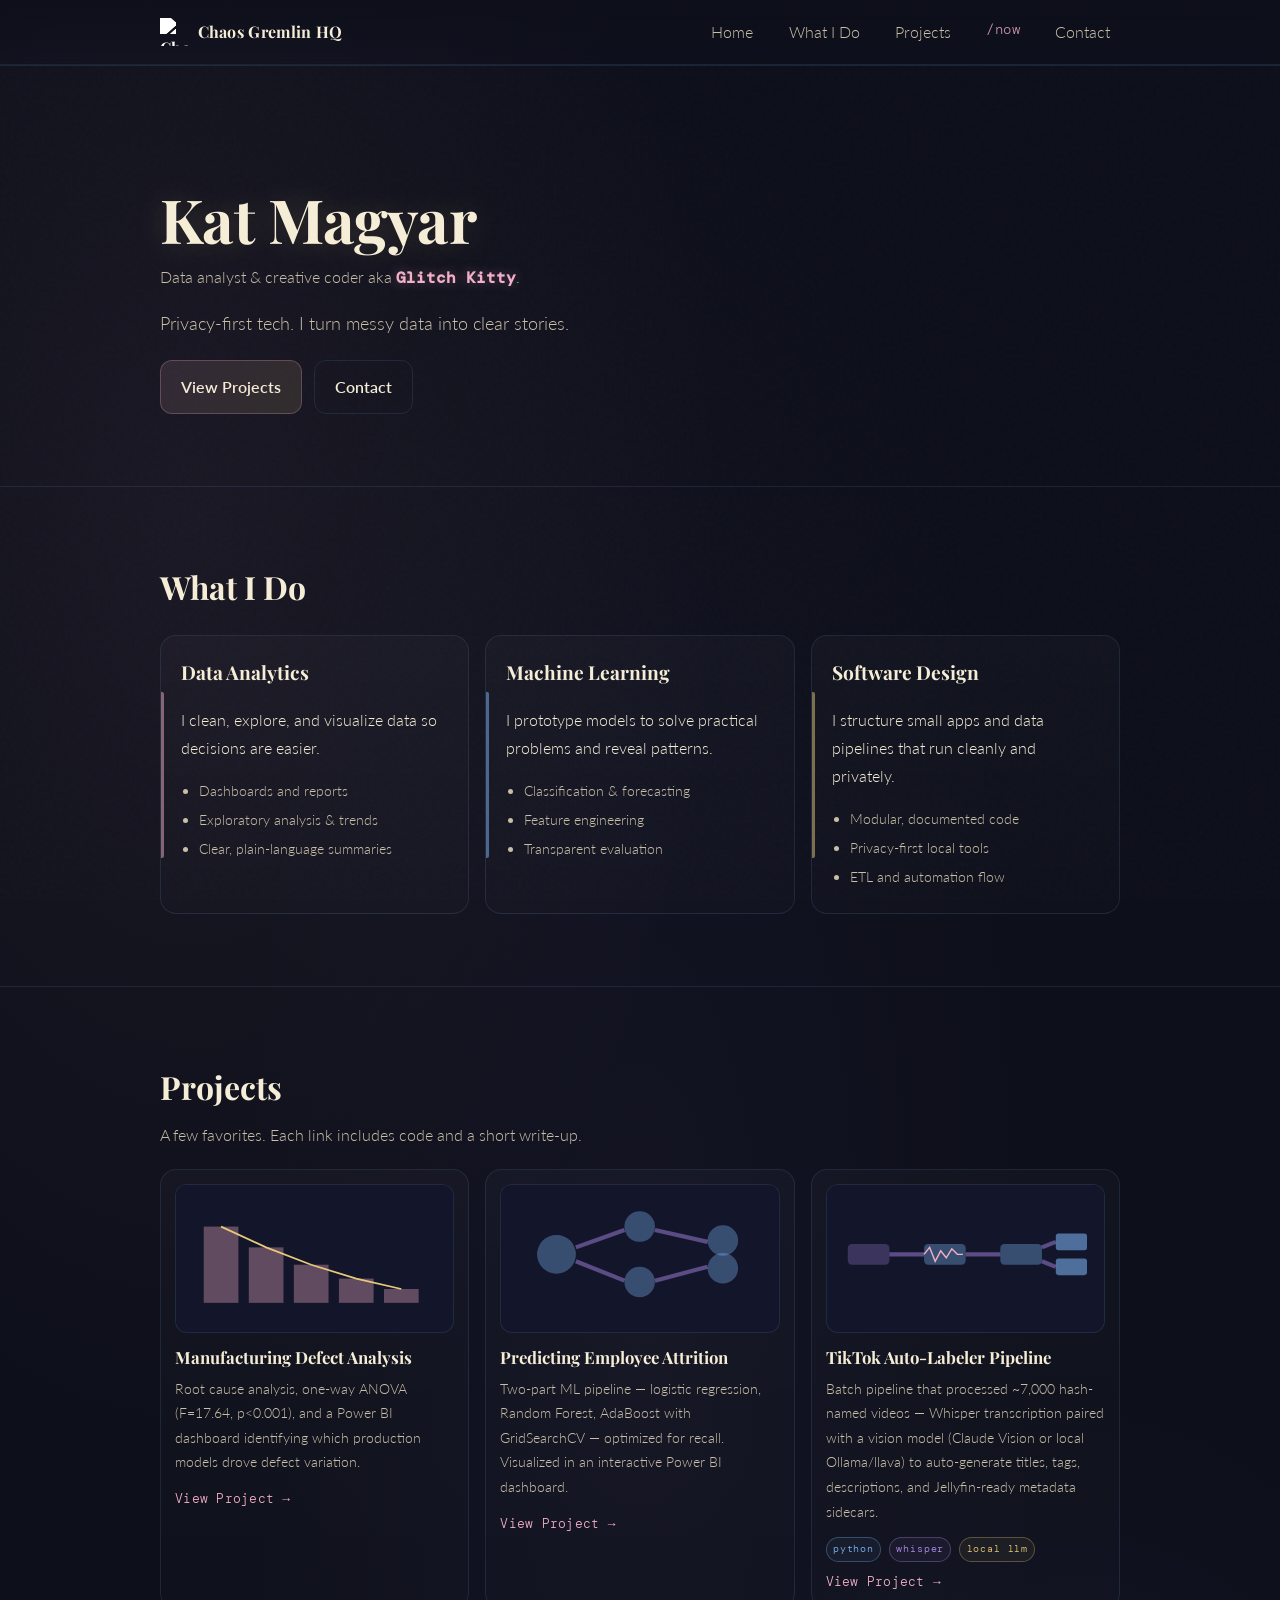
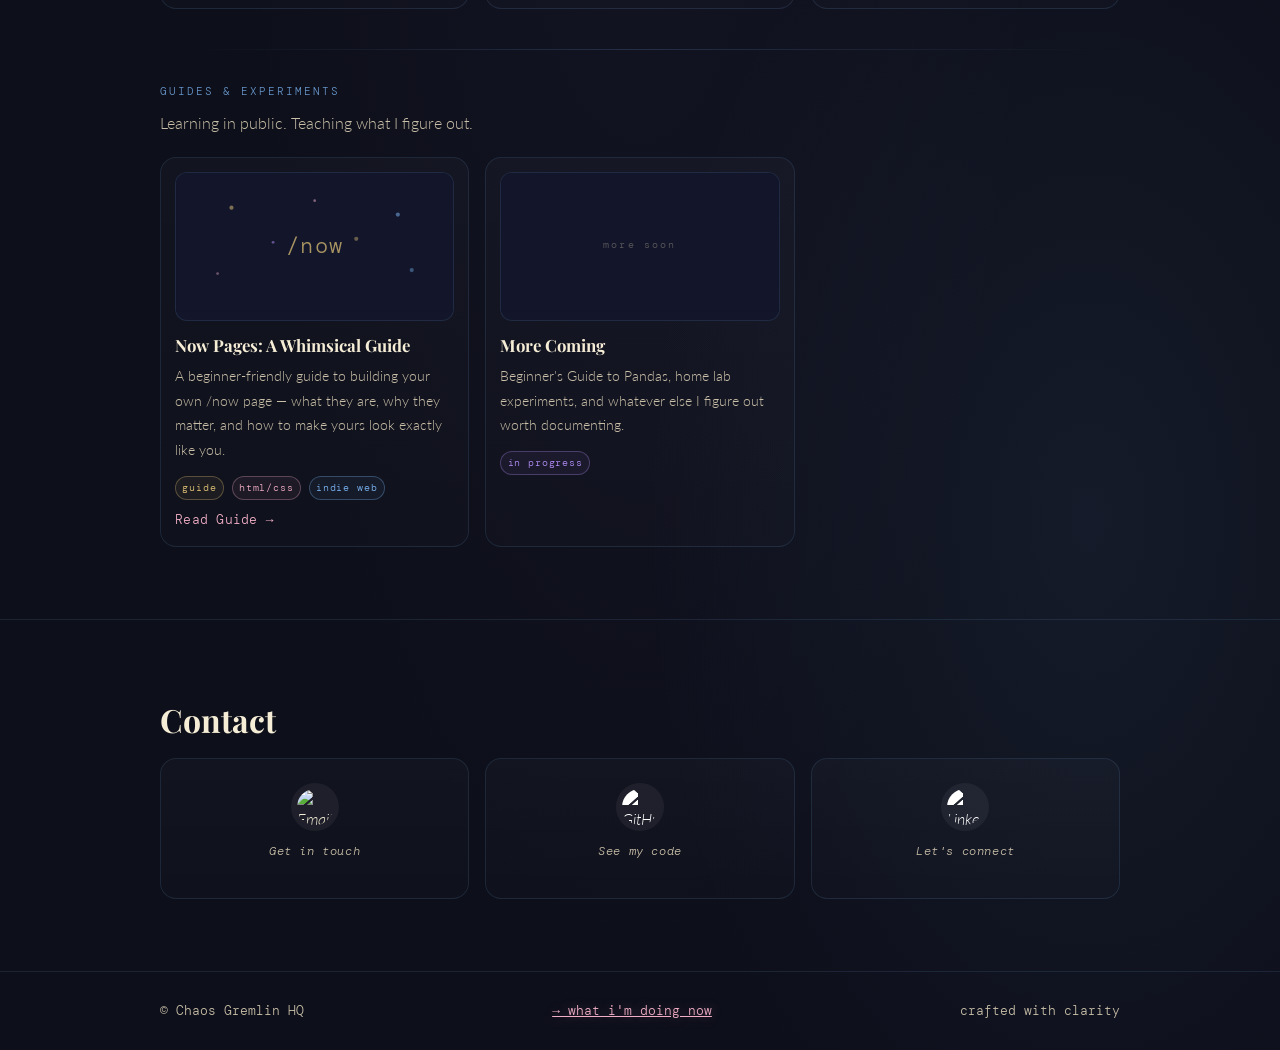
==== commit 60c6566c: "Add TikTok Auto-Labeler Pipeline section to index.html" ====
--- a/index.html
+++ b/index.html
@@ -4,6 +4,130 @@
   <meta charset="utf-8" />
   <meta name="viewport" content="width=device-width, initial-scale=1" />
   <title>K. Magyar · Portfolio</title>
+
+  <!-- ── SEO & discoverability meta ── -->
+  <meta name="description" content="Kat Magyar (Glitch Kitty) — data analyst and creative coder. Portfolio of data analytics, machine learning, and privacy-first software projects. Chaos Gremlin HQ." />
+  <meta name="author" content="Kat Magyar" />
+  <meta name="keywords" content="data analyst, machine learning, Python, SQL, Power BI, data analytics portfolio, privacy tech, Kat Magyar, Glitch Kitty, Chaos Gremlin HQ" />
+
+  <!-- ── Open Graph (link previews in Slack, Discord, social) ── -->
+  <meta property="og:type"        content="website" />
+  <meta property="og:title"       content="Kat Magyar · Chaos Gremlin HQ" />
+  <meta property="og:description" content="Data analyst and creative coder. Python · SQL · Power BI · Machine Learning · Privacy-first tech." />
+  <meta property="og:url"         content="https://glitchwitchkitty.github.io/" />
+  <meta property="og:site_name"   content="Chaos Gremlin HQ" />
+
+  <!-- ── Canonical URL ── -->
+  <link rel="canonical" href="https://glitchwitchkitty.github.io/" />
+
+  <!-- ── Schema.org JSON-LD structured data ──────────────────────
+       Gives AI assistants and search engines machine-readable facts
+       about who Kat is, what this site is, and what projects exist.
+       Uses Person, WebSite, and CreativeWork/SoftwareApplication types.
+  ─────────────────────────────────────────────────────────────── -->
+  <script type="application/ld+json">
+  {
+    "@context": "https://schema.org",
+    "@graph": [
+
+      {
+        "@type": "Person",
+        "@id": "https://glitchwitchkitty.github.io/#kat",
+        "name": "Kat Magyar",
+        "alternateName": ["K. Magyar", "Kitty Magyar", "Kitty M.", "Glitch Kitty", "glitchwitchkitty"],
+        "description": "Data analyst and creative coder with a BS in Data Analytics. Specializes in Python, SQL, Power BI, and machine learning with a focus on privacy-first technology and data ethics.",
+        "jobTitle": "Data Analyst",
+        "url": "https://glitchwitchkitty.github.io/",
+        "email": "chaos.kat.magyar@proton.me",
+        "sameAs": [
+          "https://github.com/glitchwitchkitty",
+          "https://www.linkedin.com/in/glitchkitty"
+        ],
+        "knowsAbout": [
+          "Data Analytics",
+          "Machine Learning",
+          "Python",
+          "pandas",
+          "scikit-learn",
+          "SQL",
+          "Power BI",
+          "Exploratory Data Analysis",
+          "Statistical Analysis",
+          "ANOVA",
+          "Feature Engineering",
+          "ETL Pipelines",
+          "Privacy-First Technology",
+          "Data Ethics",
+          "AI Ethics",
+          "Local LLMs",
+          "GitHub Pages",
+          "HTML",
+          "CSS",
+          "JavaScript"
+        ],
+        "hasCredential": {
+          "@type": "EducationalOccupationalCredential",
+          "credentialCategory": "Bachelor of Science",
+          "name": "BS in Data Analytics",
+          "recognizedBy": {
+            "@type": "Organization",
+            "name": "Southern New Hampshire University"
+          }
+        }
+      },
+
+      {
+        "@type": "WebSite",
+        "@id": "https://glitchwitchkitty.github.io/#website",
+        "name": "Chaos Gremlin HQ",
+        "alternateName": "Kat Magyar Portfolio",
+        "url": "https://glitchwitchkitty.github.io/",
+        "description": "Portfolio and digital laboratory of Kat Magyar (Glitch Kitty) — data analyst and creative coder.",
+        "author": { "@id": "https://glitchwitchkitty.github.io/#kat" },
+        "inLanguage": "en-US",
+        "copyrightYear": "2025",
+        "copyrightHolder": { "@id": "https://glitchwitchkitty.github.io/#kat" }
+      },
+
+      {
+        "@type": "CreativeWork",
+        "@id": "https://glitchwitchkitty.github.io/projects/manufacturing-defects.html#project",
+        "name": "Manufacturing Defect Analysis",
+        "description": "Capstone data analytics project combining root cause analysis, one-way ANOVA (F=17.64, p<0.001), Pareto analysis, and a Power BI dashboard to identify which production models drove defect variation.",
+        "url": "https://glitchwitchkitty.github.io/projects/manufacturing-defects.html",
+        "author": { "@id": "https://glitchwitchkitty.github.io/#kat" },
+        "keywords": ["data analytics", "ANOVA", "Power BI", "root cause analysis", "manufacturing", "Python", "statistics"],
+        "genre": "Data Analytics Project",
+        "isPartOf": { "@id": "https://glitchwitchkitty.github.io/#website" }
+      },
+
+      {
+        "@type": "CreativeWork",
+        "@id": "https://glitchwitchkitty.github.io/projects/employee-attrition.html#project",
+        "name": "Predicting Employee Attrition",
+        "description": "Machine learning pipeline using logistic regression, Random Forest, and AdaBoost with GridSearchCV tuning optimized for recall. Results visualized in an interactive Power BI dashboard.",
+        "url": "https://glitchwitchkitty.github.io/projects/employee-attrition.html",
+        "author": { "@id": "https://glitchwitchkitty.github.io/#kat" },
+        "keywords": ["machine learning", "scikit-learn", "Random Forest", "AdaBoost", "classification", "Python", "Power BI", "HR analytics"],
+        "genre": "Machine Learning Project",
+        "isPartOf": { "@id": "https://glitchwitchkitty.github.io/#website" }
+      },
+
+      {
+        "@type": "CreativeWork",
+        "@id": "https://glitchwitchkitty.github.io/now-pages-guide.html#guide",
+        "name": "Now Pages: A Whimsical Guide to Existing on the Internet",
+        "description": "A beginner-friendly guide to building a personal /now page — covering what they are, HTML/CSS basics, AI-assisted coding, and GitHub Pages hosting. Written for women and beginners entering tech.",
+        "url": "https://glitchwitchkitty.github.io/now-pages-guide.html",
+        "author": { "@id": "https://glitchwitchkitty.github.io/#kat" },
+        "keywords": ["now page", "HTML", "CSS", "GitHub Pages", "beginner web dev", "indie web", "women in tech"],
+        "genre": "Educational Guide",
+        "isPartOf": { "@id": "https://glitchwitchkitty.github.io/#website" }
+      }
+
+    ]
+  }
+  </script>
 
   <!-- Fonts: Playfair Display (warmth/display) · DM Mono (labels/code) · Lato (body) -->
   <link href="https://fonts.googleapis.com/css2?family=Playfair+Display:ital,wght@0,400;0,700;1,400&family=DM+Mono:wght@300;400&family=Lato:wght@300;400;600&display=swap" rel="stylesheet" />
@@ -58,7 +182,7 @@
     </section>
 
     <!-- ── What I Do ── -->
-    <section id="services" class="section">
+    <section id="services" class="section" aria-label="Services and skills">
       <div class="container">
         <h2 class="section-title">What I Do</h2>
 
@@ -98,7 +222,7 @@
     </section>
 
     <!-- ── Projects ── -->
-    <section id="projects" class="section">
+    <section id="projects" class="section" aria-label="Portfolio projects and guides">
       <div class="container">
         <h2 class="section-title">Projects</h2>
         <p class="section-intro">A few favorites. Each link includes code and a short write-up.</p>
@@ -146,6 +270,37 @@
             <h3 class="proj-title">Predicting Employee Attrition</h3>
             <p class="proj-text">Two-part ML pipeline — logistic regression, Random Forest, AdaBoost with GridSearchCV — optimized for recall. Visualized in an interactive Power BI dashboard.</p>
             <a class="proj-link" href="projects/employee-attrition.html">View Project →</a>
+          </article>
+
+          <!-- TikTok Auto-Labeler Pipeline -->
+          <article class="proj">
+            <div class="thumb" aria-hidden="true">
+              <svg viewBox="0 0 400 200" role="img" aria-label="TikTok auto-labeler pipeline thumbnail">
+                <rect width="400" height="200" class="svg-bg"/>
+                <!-- Pipeline flow: raw video -> transcription -> vision model -> metadata output -->
+                <rect x="30"  y="85" width="60" height="30" rx="6" class="svg-chip"/>
+                <rect x="140" y="85" width="60" height="30" rx="6" class="svg-node"/>
+                <rect x="250" y="85" width="60" height="30" rx="6" class="svg-node"/>
+                <rect x="330" y="70" width="45" height="24" rx="4" class="svg-conn"/>
+                <rect x="330" y="106" width="45" height="24" rx="4" class="svg-conn"/>
+                <!-- connecting lines through the pipeline -->
+                <line x1="90"  y1="100" x2="140" y2="100" class="svg-line"/>
+                <line x1="200" y1="100" x2="250" y2="100" class="svg-line"/>
+                <line x1="310" y1="90"  x2="330" y2="82"  class="svg-line"/>
+                <line x1="310" y1="110" x2="330" y2="118" class="svg-line"/>
+                <!-- waveform hinting at Whisper transcription -->
+                <polyline points="140,100 148,90 156,110 164,95 172,105 180,92 188,100 196,100"
+                          fill="none" stroke="#f2afc7" stroke-width="2"/>
+              </svg>
+            </div>
+            <h3 class="proj-title">TikTok Auto-Labeler Pipeline</h3>
+            <p class="proj-text">Batch pipeline that processed ~7,000 hash-named videos — Whisper transcription paired with a vision model (Claude Vision or local Ollama/llava) to auto-generate titles, tags, descriptions, and Jellyfin-ready metadata sidecars.</p>
+            <div class="tag-row">
+              <span class="proj-tag proj-tag--blue">python</span>
+              <span class="proj-tag proj-tag--purple">whisper</span>
+              <span class="proj-tag proj-tag--gold">local llm</span>
+            </div>
+            <a class="proj-link" href="projects/tiktok-labeler-pipeline.html">View Project →</a>
           </article>
 
         </div><!-- /main grid -->
@@ -180,7 +335,7 @@
             </div>
             <h3 class="proj-title">Now Pages: A Whimsical Guide</h3>
             <p class="proj-text">A beginner-friendly guide to building your own /now page — what they are, why they matter, and how to make yours look exactly like you.</p>
-            <div style="margin-bottom: 8px;">
+            <div class="tag-row">
               <span class="proj-tag proj-tag--gold">guide</span>
               <span class="proj-tag proj-tag--pink">html/css</span>
               <span class="proj-tag proj-tag--blue">indie web</span>
@@ -189,7 +344,7 @@
           </article>
 
           <!-- Placeholder for future guides -->
-          <article class="proj" style="opacity: 0.55;">
+          <article class="proj proj--soon">
             <div class="thumb" aria-hidden="true">
               <svg viewBox="0 0 400 200" role="img" aria-label="Coming soon">
                 <rect width="400" height="200" class="svg-bg"/>
@@ -198,7 +353,7 @@
                       fill="rgba(201,191,168,0.4)" letter-spacing="3">more soon</text>
               </svg>
             </div>
-            <h3 class="proj-title" style="color: var(--muted);">More Coming</h3>
+            <h3 class="proj-title proj-title--muted">More Coming</h3>
             <p class="proj-text">Beginner's Guide to Pandas, home lab experiments, and whatever else I figure out worth documenting.</p>
             <span class="proj-tag proj-tag--purple">in progress</span>
           </article>
@@ -208,9 +363,11 @@
     </section>
 
     <!-- ── Contact ── -->
-    <section id="contact" class="section">
+    <section id="contact" class="section" aria-label="Contact information">
       <div class="container">
         <h2 class="section-title">Contact</h2>
+        <!-- address element signals to machines that these are contact details for the page author -->
+        <address class="contact-address">
         <div class="contact-grid">
 
           <a class="contact-card" href="mailto:chaos.kat.magyar@proton.me" aria-label="Email Kat">
@@ -229,6 +386,7 @@
           </a>
 
         </div>
+        </address>
       </div>
     </section>
 
@@ -239,11 +397,8 @@
     <div class="container footer-inner">
       <span>© <span id="year"></span> Chaos Gremlin HQ</span>
       <!-- Subtle signal to curious visitors — leads to /now page -->
-      <a href="now.html" class="mono neon-pink"
-         style="text-decoration:none; opacity:0.65; transition: opacity 0.2s;"
-         onmouseover="this.style.opacity='1'"
-         onmouseout="this.style.opacity='0.65'">→ what i'm doing now</a>
-      <span class="mono" style="color: var(--muted); opacity: 0.6;">crafted with clarity</span>
+      <a href="now.html" class="mono neon-pink footer-now-link">→ what i'm doing now</a>
+      <span class="mono footer-credit">crafted with clarity</span>
     </div>
   </footer>
 
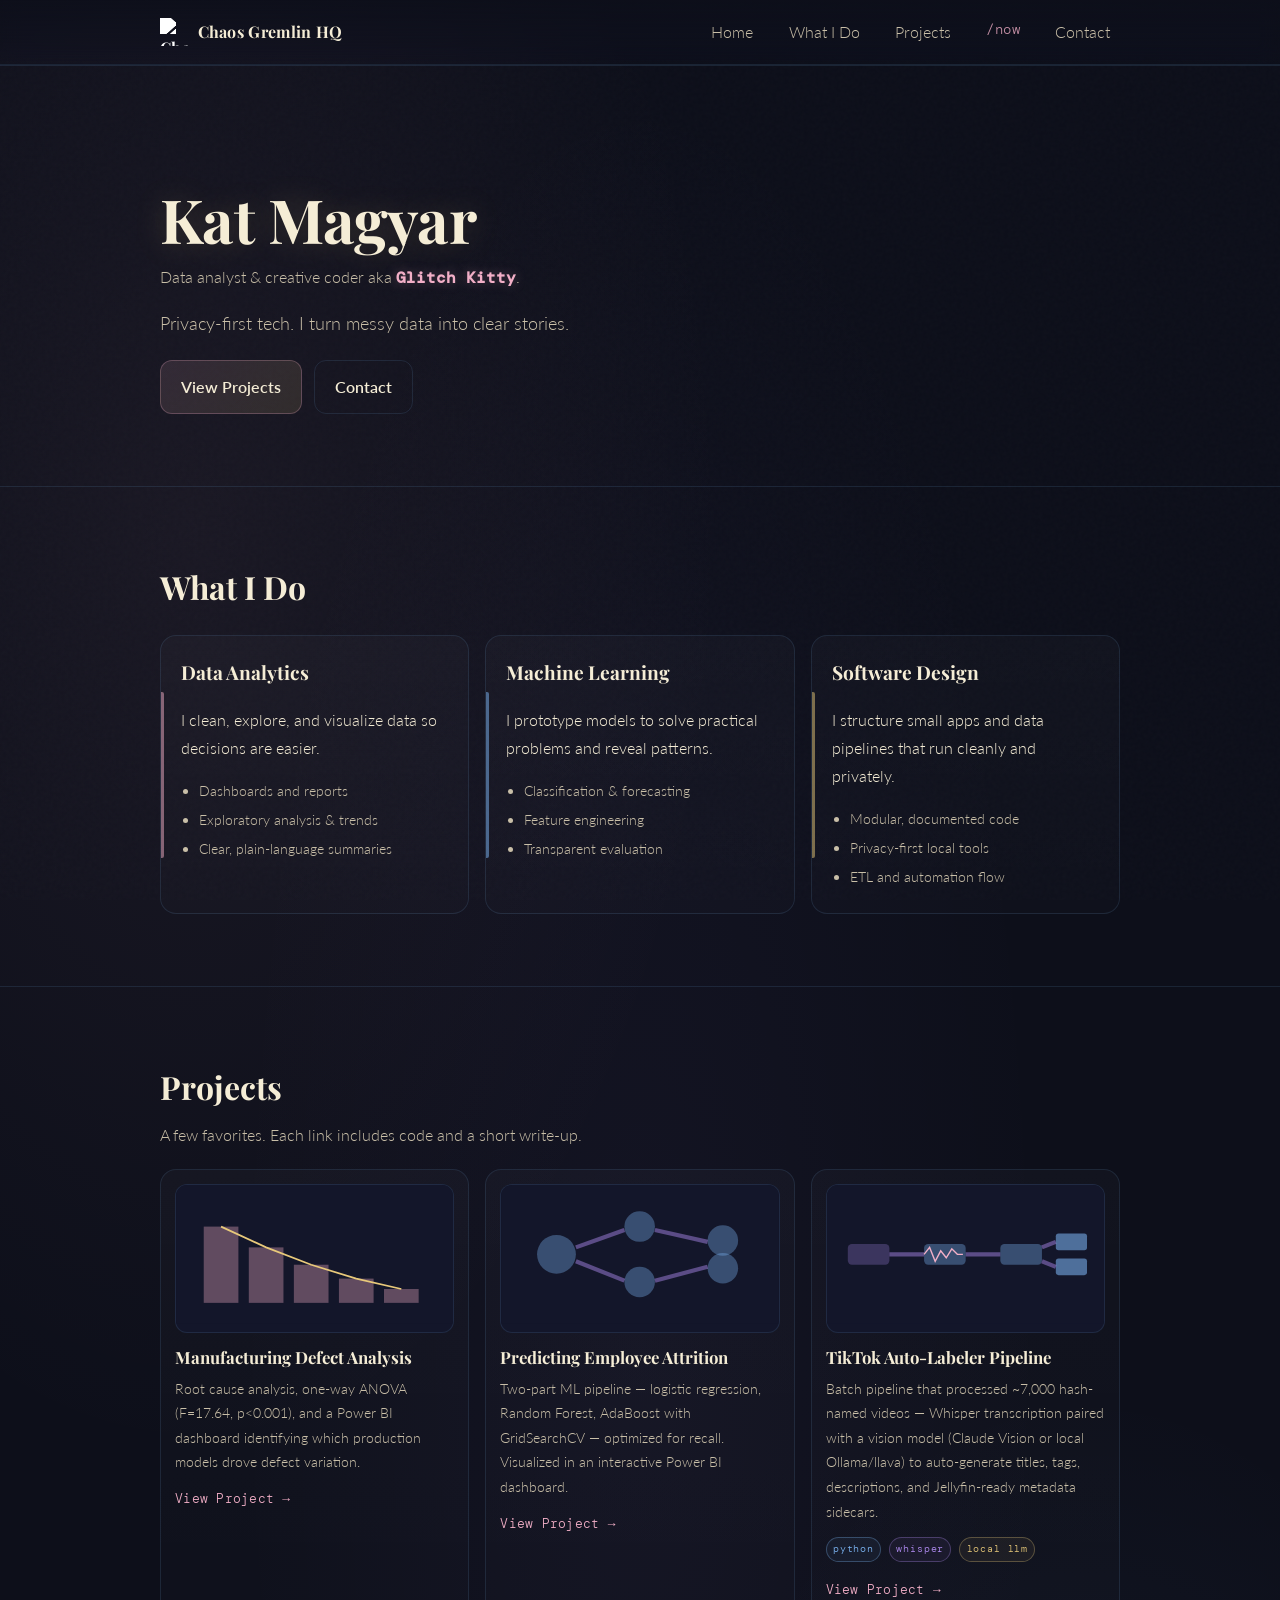
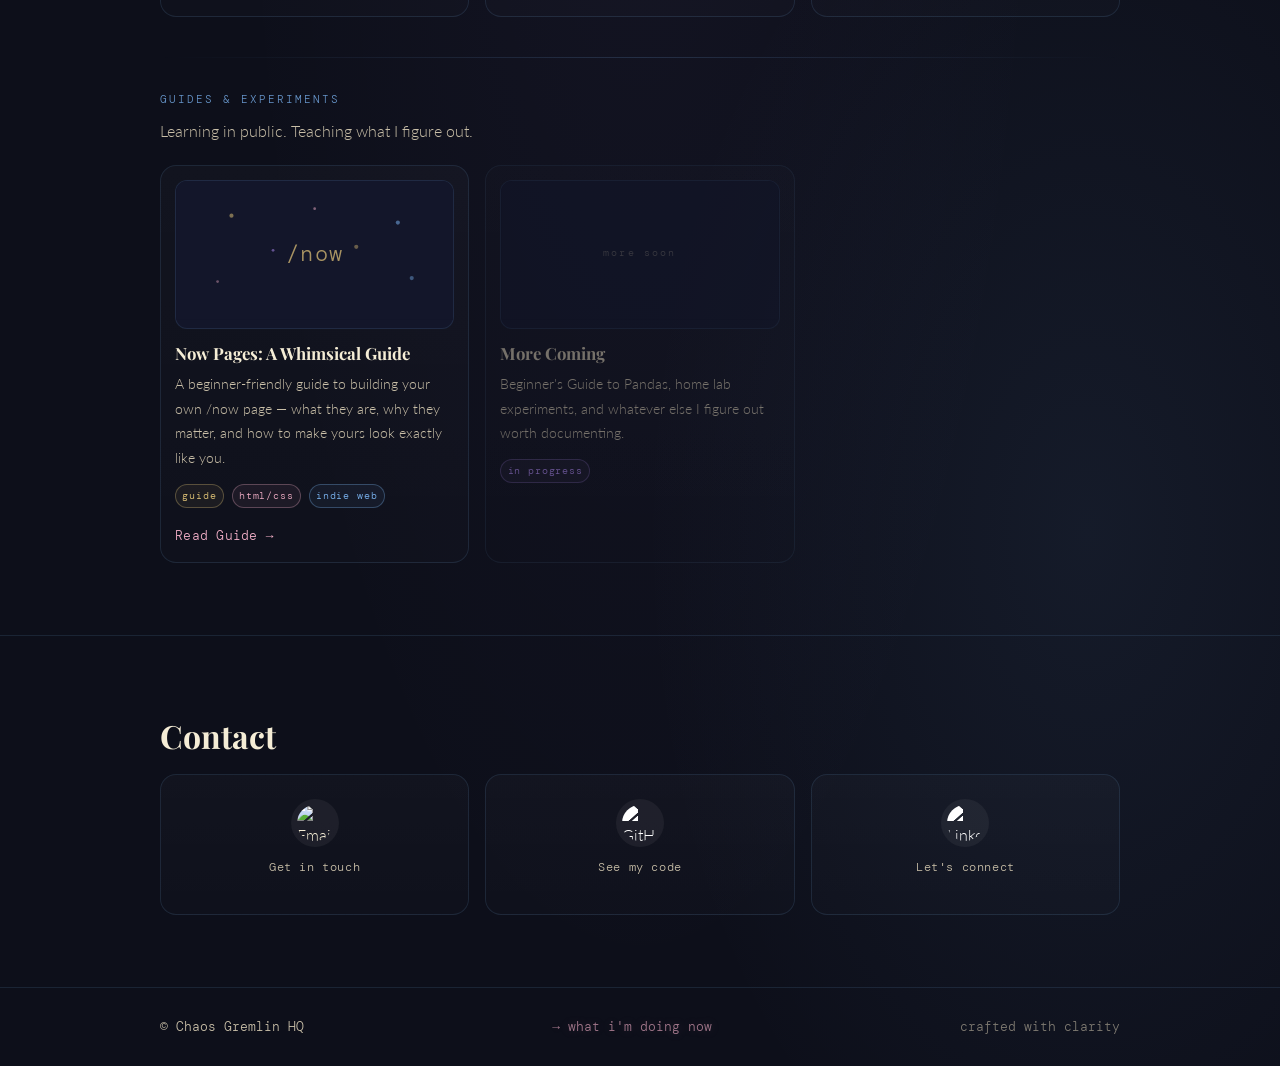
==== commit 9a93cdde: "Update project link in index.html" ====
--- a/index.html
+++ b/index.html
@@ -300,7 +300,7 @@
               <span class="proj-tag proj-tag--purple">whisper</span>
               <span class="proj-tag proj-tag--gold">local llm</span>
             </div>
-            <a class="proj-link" href="projects/tiktok-labeler-pipeline.html">View Project →</a>
+            <a class="proj-link" href="projects/archive-of-the-algorithm.html">View Project →</a>
           </article>
 
         </div><!-- /main grid -->
--- a/simple_style.css
+++ b/simple_style.css
@@ -487,6 +487,31 @@
 }
 
 .contact-card:hover .contact-caption { color: var(--pink); }
+
+/* ── Utility classes (pulled out of inline HTML styles) ── */
+
+/* Wrapper for proj-tag pill rows — was inline margin-bottom:8px */
+.tag-row { margin-bottom: 8px; }
+
+/* "Coming soon" placeholder project card — dimmed */
+.proj--soon { opacity: 0.55; }
+
+/* Muted title variant for placeholder cards */
+.proj-title--muted { color: var(--muted); }
+
+/* address element reset — browsers italicize <address> by default */
+.contact-address { font-style: normal; }
+
+/* Footer "now" link — hover handled here instead of onmouseover/onmouseout JS */
+.footer-now-link {
+  text-decoration: none;
+  opacity: 0.65;
+  transition: opacity 0.2s;
+}
+.footer-now-link:hover { opacity: 1; }
+
+/* Footer credit text */
+.footer-credit { color: var(--muted); opacity: 0.6; }
 
 /* ── Footer ── */
 .site-footer {
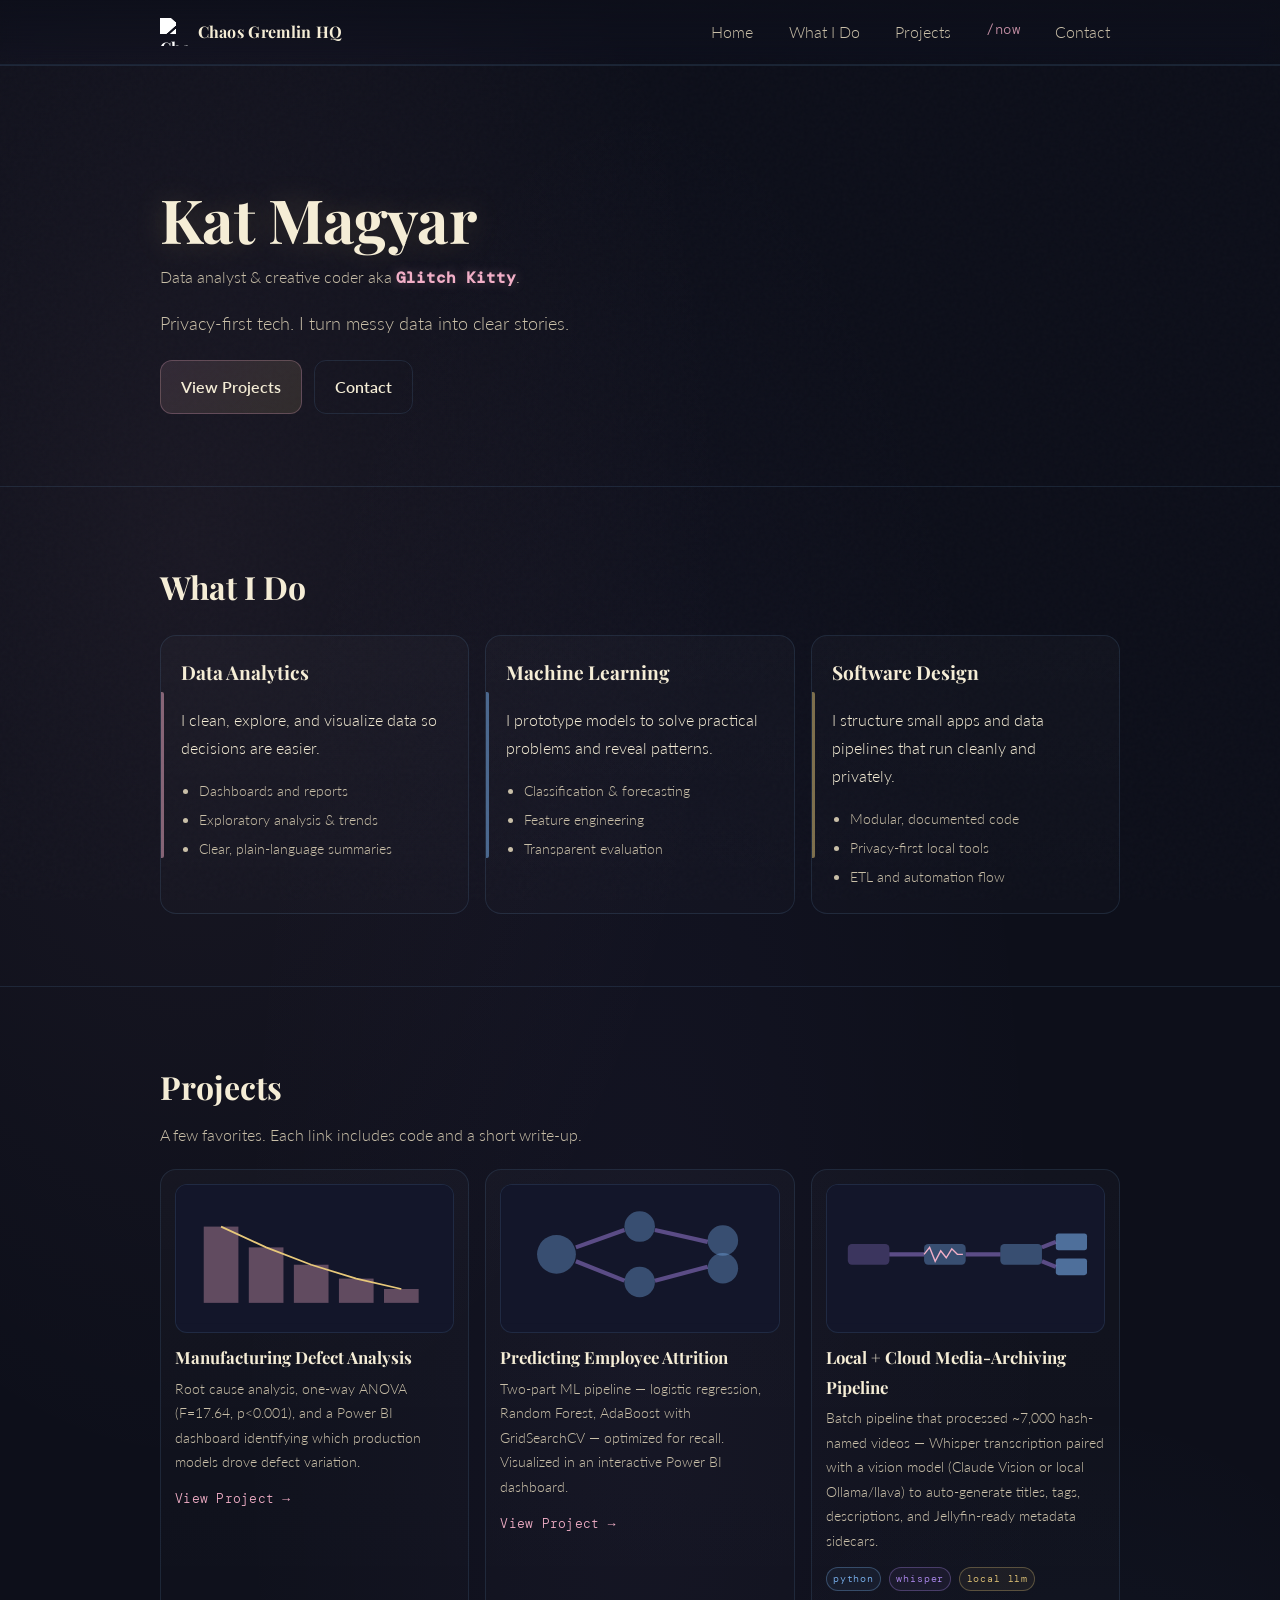
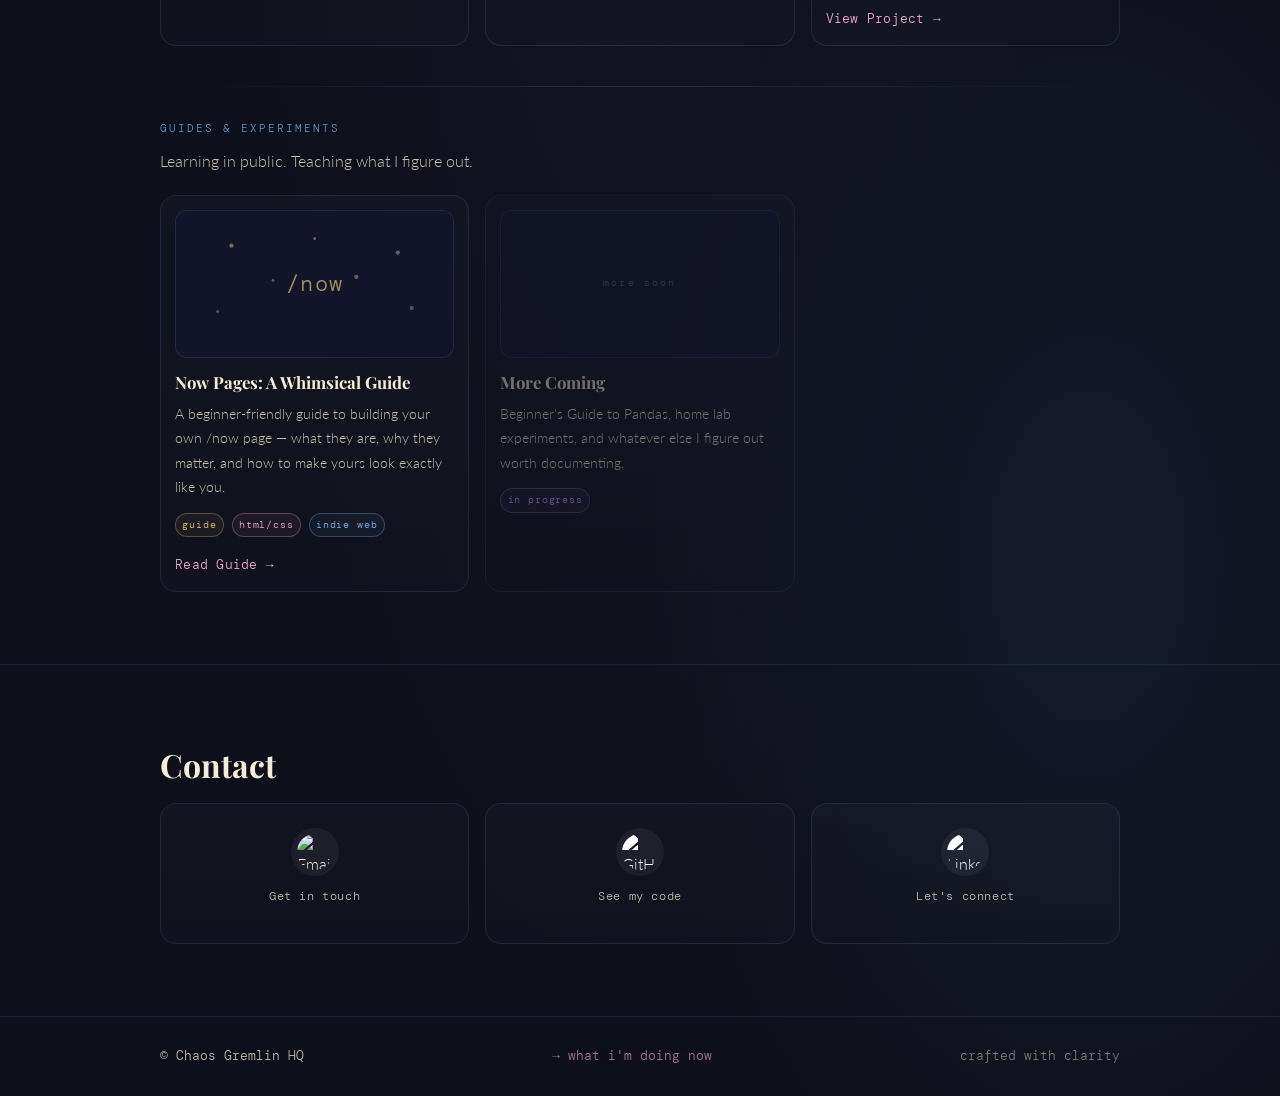
==== commit fc8a541d: "Update project title in index.html" ====
--- a/index.html
+++ b/index.html
@@ -293,7 +293,7 @@
                           fill="none" stroke="#f2afc7" stroke-width="2"/>
               </svg>
             </div>
-            <h3 class="proj-title">TikTok Auto-Labeler Pipeline</h3>
+            <h3 class="proj-title">Local + Cloud Media-Archiving Pipeline</h3>
             <p class="proj-text">Batch pipeline that processed ~7,000 hash-named videos — Whisper transcription paired with a vision model (Claude Vision or local Ollama/llava) to auto-generate titles, tags, descriptions, and Jellyfin-ready metadata sidecars.</p>
             <div class="tag-row">
               <span class="proj-tag proj-tag--blue">python</span>
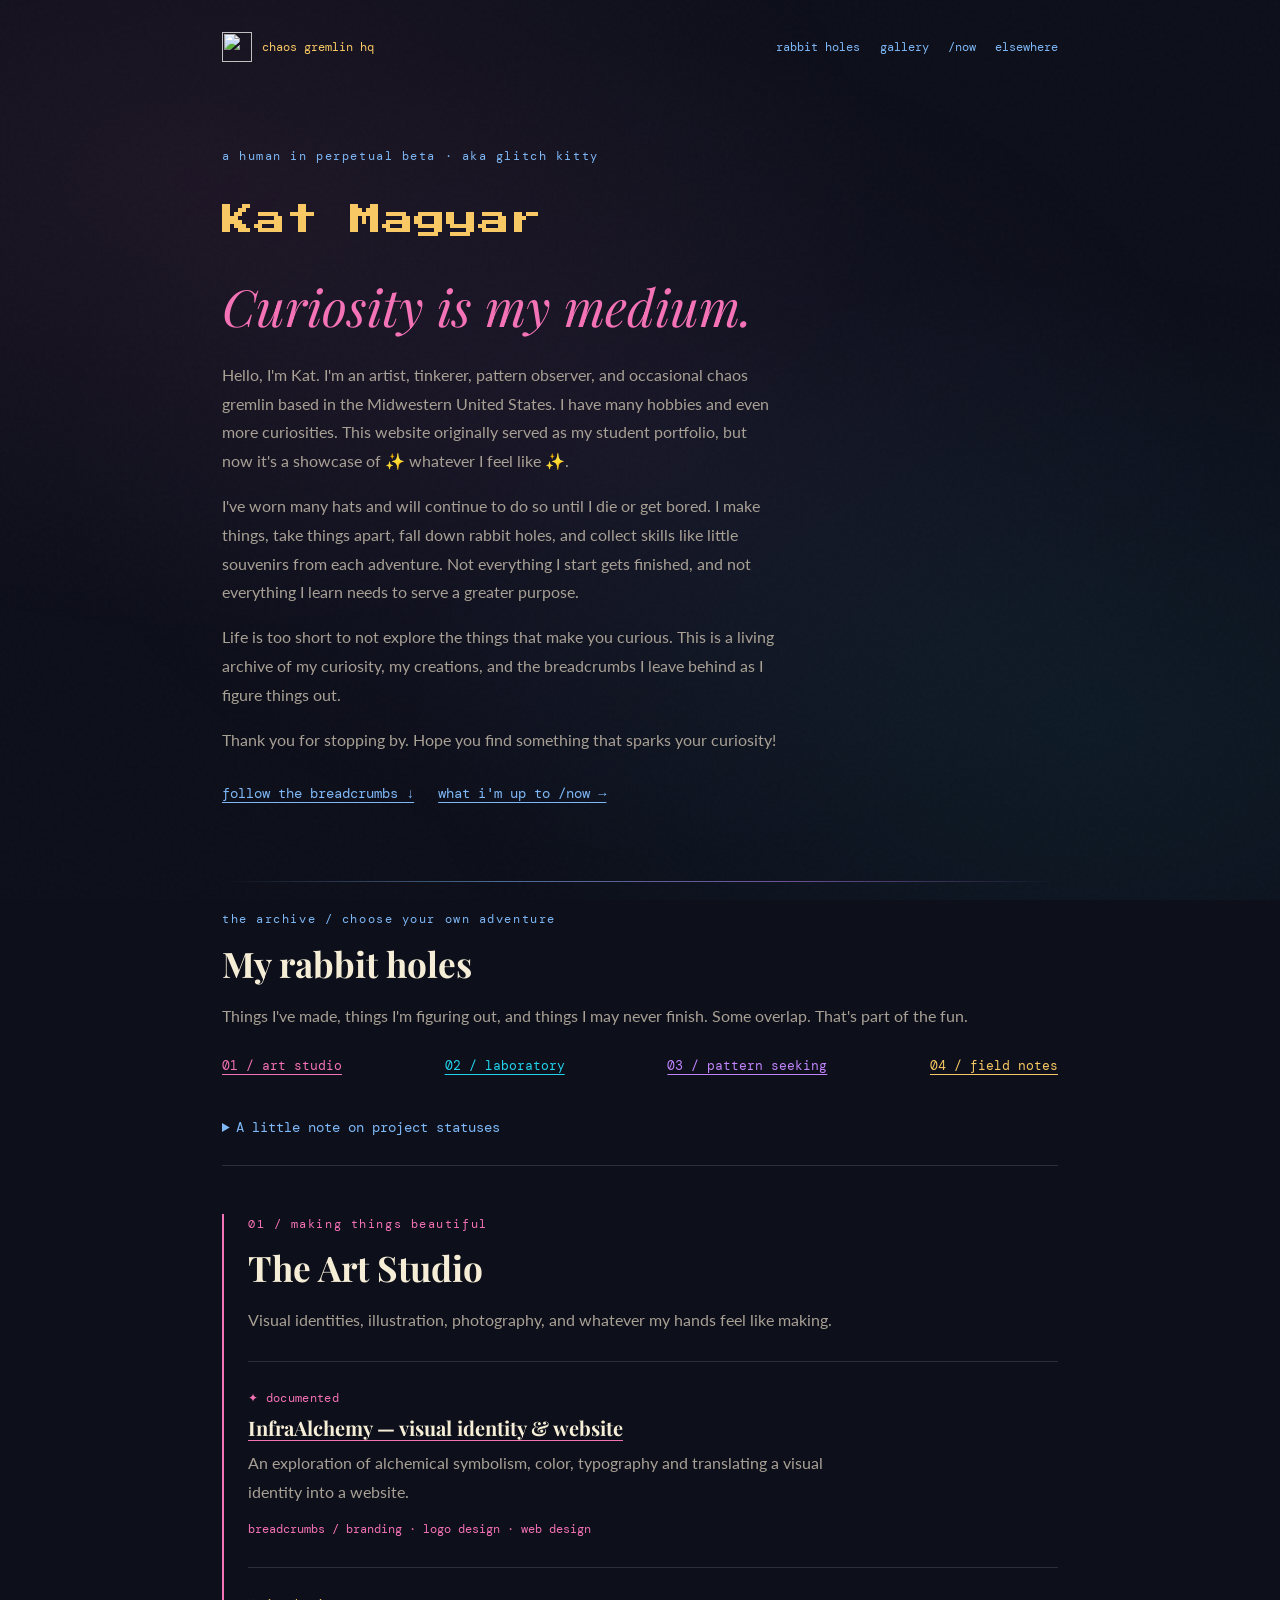
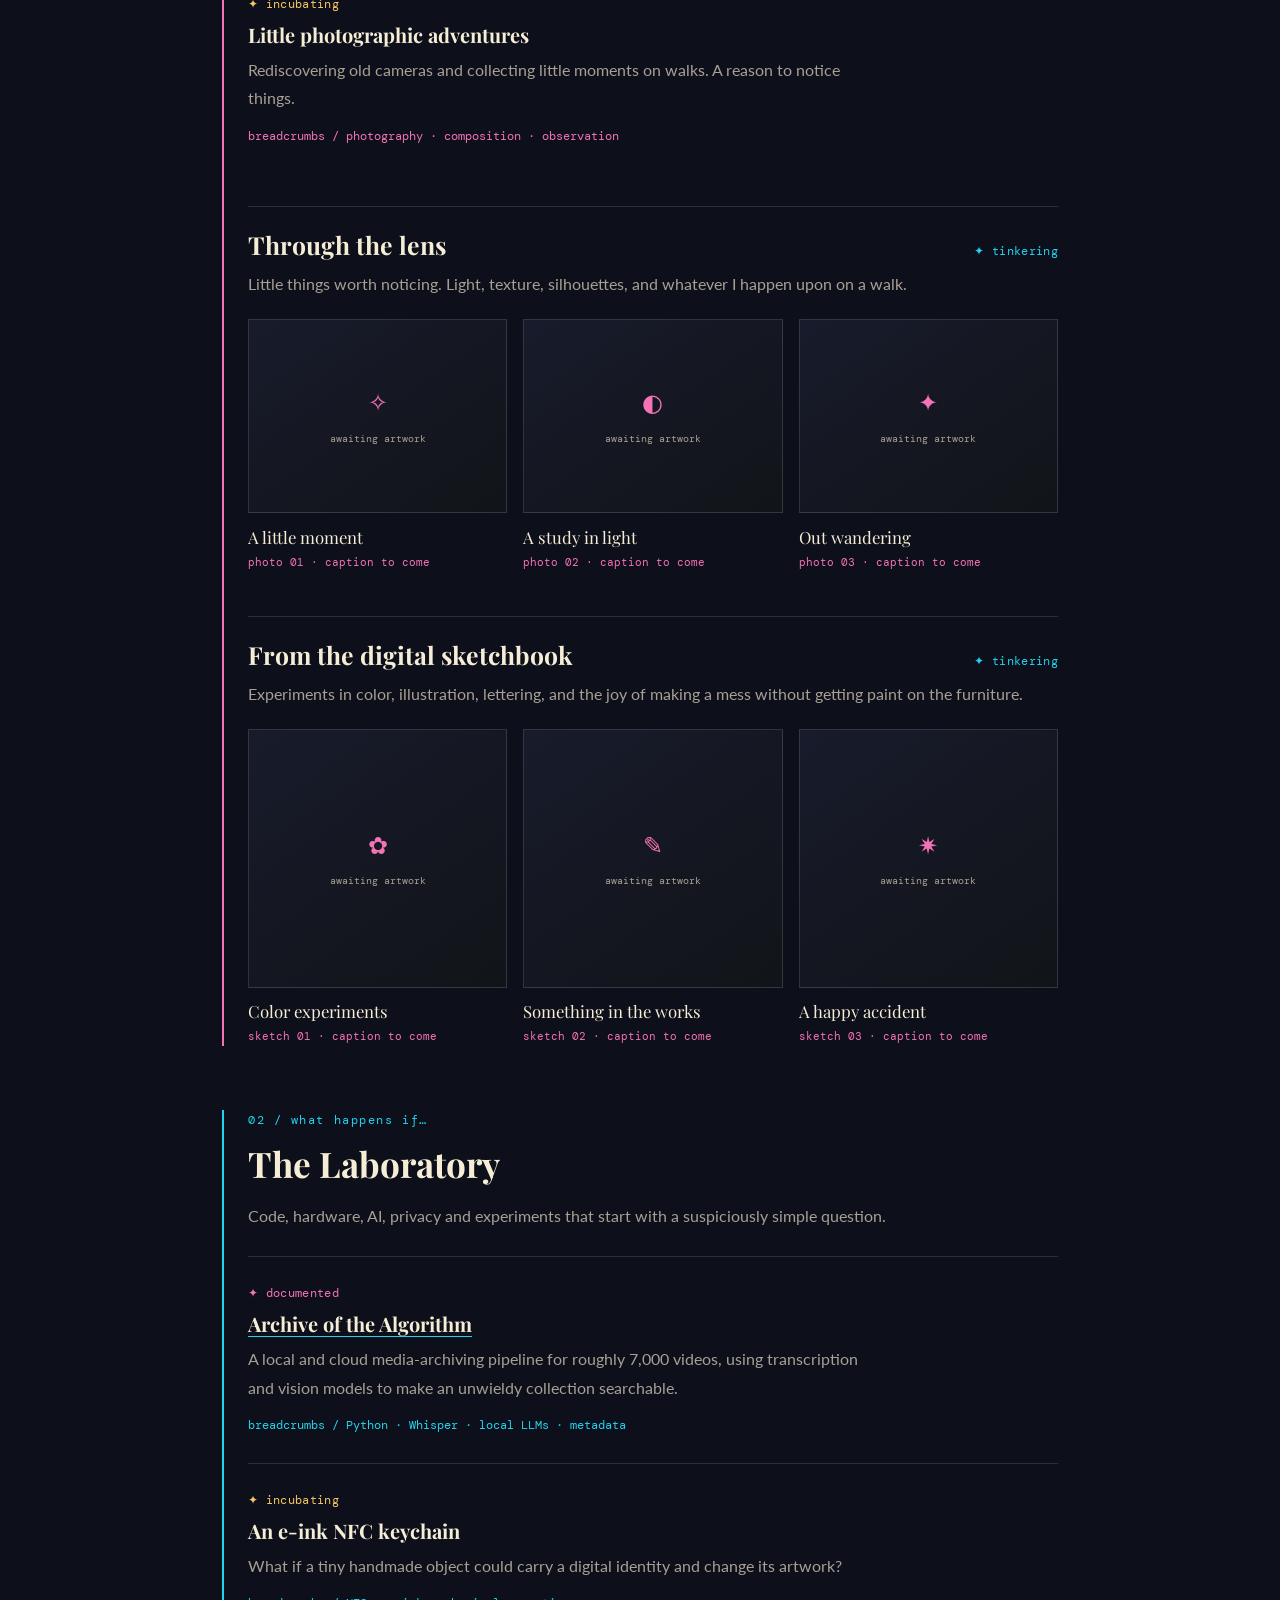
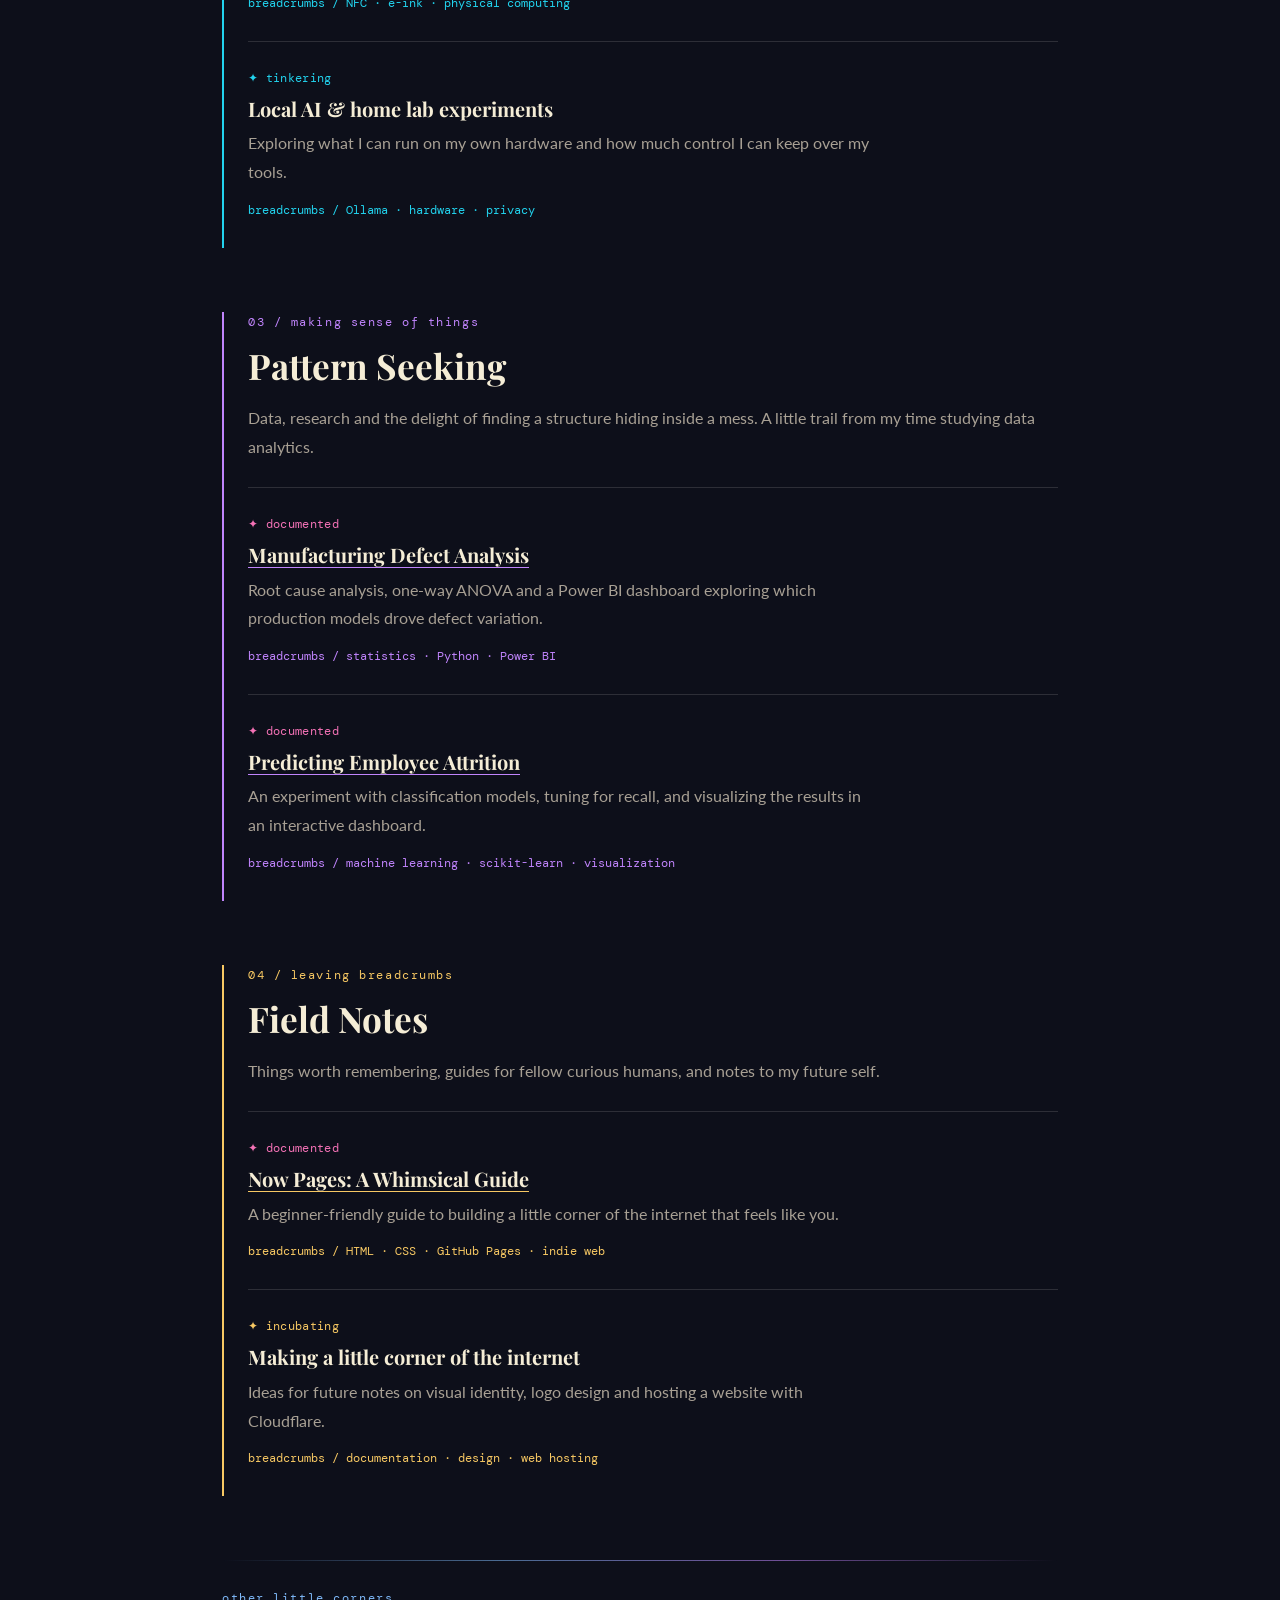
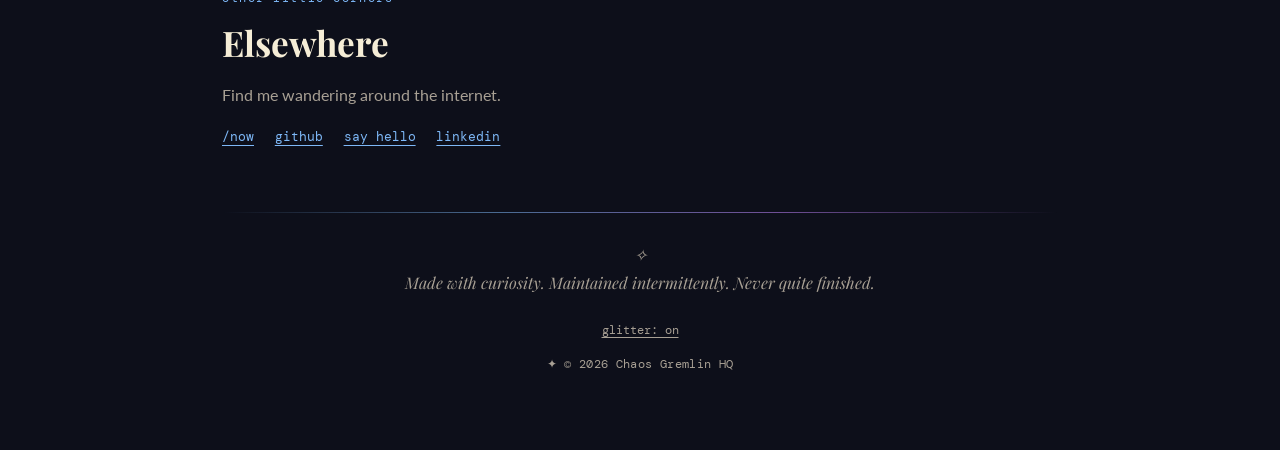
==== commit 984a30ca: "Update print statement from 'Hello' to 'Goodbye'" ====
--- a/index.html
+++ b/index.html
@@ -1,407 +1,153 @@
 <!DOCTYPE html>
 <html lang="en">
 <head>
-  <meta charset="utf-8" />
-  <meta name="viewport" content="width=device-width, initial-scale=1" />
-  <title>K. Magyar · Portfolio</title>
+<meta charset="UTF-8">
+<meta name="viewport" content="width=device-width, initial-scale=1.0">
+<title>Chaos Gremlin HQ — Curiosity is my medium</title>
+<meta name="description" content="Kat Magyar (Glitch Kitty). A personal archive of art, creative technology, data, experiments and field notes. Curiosity is my medium.">
+<meta name="author" content="Kat Magyar">
+<meta property="og:type" content="website">
+<meta property="og:title" content="Chaos Gremlin HQ — Curiosity is my medium">
+<meta property="og:description" content="Unapologetic curiosity, with a trail of skills like breadcrumbs.">
+<meta property="og:url" content="https://glitchwitchkitty.github.io/">
+<link rel="canonical" href="https://glitchwitchkitty.github.io/">
+<link rel="icon" href="assets/icons/brainslug.svg" type="image/svg+xml">
+<link href="https://fonts.googleapis.com/css2?family=Press+Start+2P&family=Playfair+Display:ital,wght@0,400;0,700;1,400&family=DM+Mono:wght@300;400&family=Lato:wght@300;400&display=swap" rel="stylesheet">
+<script type="application/ld+json">
+{"@context":"https://schema.org","@graph":[{"@type":"Person","@id":"https://glitchwitchkitty.github.io/#kat","name":"Kat Magyar","alternateName":["Glitch Kitty","Kitty M."],"url":"https://glitchwitchkitty.github.io/","description":"Artist, tinkerer and pattern seeker exploring art, technology and data.","sameAs":["https://github.com/glitchwitchkitty","https://www.linkedin.com/in/glitchkitty"],"hasCredential":{"@type":"EducationalOccupationalCredential","name":"BS in Data Analytics","credentialCategory":"Bachelor of Science","recognizedBy":{"@type":"Organization","name":"Southern New Hampshire University"}}},{"@type":"WebSite","name":"Chaos Gremlin HQ","url":"https://glitchwitchkitty.github.io/","author":{"@id":"https://glitchwitchkitty.github.io/#kat"},"inLanguage":"en-US"}]}
+</script>
+<style>
+/* Palette and typography borrowed from now.html; no dependency on its inline CSS. */
+:root{--bg-void:#0d0f1a;--bg-card:#111418;--glow-blue:#7eb8f7;--orchid:#c084fc;--neon-pink:#f472b6;--chaos-gold:#f7c863;--cyan:#22d3ee;--cream:#f5edd6;--cream-dim:#a8a094;--border:rgba(240,238,234,.14);--font-pixel:'Press Start 2P',monospace;--font-display:'Playfair Display',Georgia,serif;--font-mono:'DM Mono',monospace;--font-body:'Lato',sans-serif}
+*,*::before,*::after{box-sizing:border-box}html{scroll-behavior:smooth}body{margin:0;background:var(--bg-void);color:var(--cream);font:400 1rem/1.8 var(--font-body);min-height:100vh}body::before{content:'';position:fixed;inset:0;pointer-events:none;background:radial-gradient(ellipse at 15% 20%,rgba(244,114,182,.07),transparent 45%),radial-gradient(ellipse at 85% 80%,rgba(34,211,238,.06),transparent 45%),radial-gradient(ellipse at 50% 50%,rgba(192,132,252,.05),transparent 65%);z-index:-1}body::after{content:'';position:fixed;inset:0;pointer-events:none;z-index:-1;opacity:.45;background-image:url("data:image/svg+xml,%3Csvg viewBox='0 0 256 256' xmlns='http://www.w3.org/2000/svg'%3E%3Cfilter id='n'%3E%3CfeTurbulence type='fractalNoise' baseFrequency='.9' numOctaves='4' stitchTiles='stitch'/%3E%3C/filter%3E%3Crect width='100%25' height='100%25' filter='url(%23n)' opacity='.04'/%3E%3C/svg%3E")}
+.wrapper{max-width:900px;margin:auto;padding:2rem 2rem 4rem}a{color:var(--glow-blue);text-decoration-thickness:1px;text-underline-offset:4px}a:hover{color:var(--neon-pink)}a:focus-visible,button:focus-visible{outline:2px solid var(--cyan);outline-offset:5px}nav{display:flex;align-items:center;justify-content:space-between;flex-wrap:wrap;gap:1rem;font:400 .75rem/1.7 var(--font-mono)}.brand{display:flex;align-items:center;gap:.65rem;color:var(--chaos-gold);text-decoration:none}.brand img{width:30px;height:30px}.nav-links{display:flex;flex-wrap:wrap;gap:1.2rem}.nav-links a{text-decoration:none}.hero{padding:4.5rem 0 3rem}.eyebrow,.section-label{font:400 .75rem/1.7 var(--font-mono);letter-spacing:.13em;color:var(--glow-blue)}h1{font:400 clamp(1.2rem,4vw,2rem)/1.65 var(--font-pixel);color:var(--chaos-gold);margin:1rem 0;position:relative;display:inline-block}h1:hover{ text-shadow:2px 1px var(--neon-pink),-2px -1px var(--cyan)}.tagline{font:italic 400 clamp(1.9rem,5vw,3.2rem)/1.25 var(--font-display);color:var(--neon-pink);margin:.7rem 0 1.4rem}.hero p:not(.eyebrow):not(.tagline){max-width:62ch;color:var(--cream-dim)}.hero-links{display:flex;gap:1.5rem;flex-wrap:wrap;font-family:var(--font-mono);font-size:.85rem;margin-top:1.7rem}.glow-rule{border:0;height:1px;background:linear-gradient(90deg,transparent,var(--glow-blue),var(--orchid),transparent);opacity:.55;margin:1.7rem 0}h2,h3{font-family:var(--font-display);line-height:1.25}h2{font-size:clamp(1.7rem,4vw,2.2rem);margin:.4rem 0}h3{font-size:1.25rem;margin:.3rem 0 .55rem}.intro,.note{color:var(--cream-dim)}.trail-nav{display:flex;flex-wrap:wrap;gap:.7rem 1.5rem;margin:1.5rem 0 2.5rem;font:400 .8rem/1.7 var(--font-mono)}.trail-nav a{color:var(--accent)}.rabbit-hole{--accent:var(--glow-blue);margin:3rem 0 4rem;scroll-margin-top:1rem;border-left:2px solid var(--accent);padding-left:1.5rem}.art{--accent:var(--neon-pink)}.lab{--accent:var(--cyan)}.patterns{--accent:var(--orchid)}.notes{--accent:var(--chaos-gold)}.rabbit-hole .section-label{color:var(--accent)}.entries{margin-top:1.6rem}.entry{padding:1.25rem 0;border-top:1px solid var(--border)}.entry p{margin:.4rem 0;color:var(--cream-dim);max-width:70ch}.entry h3 a{color:var(--cream);text-decoration-color:var(--accent)}.entry h3 a:hover{color:var(--accent)}.status{font:400 .72rem/1.6 var(--font-mono);letter-spacing:.03em;color:var(--cream-dim)}.status::before{content:'✦ ';color:currentColor}.tinkering{color:var(--cyan)}.incubating{color:var(--chaos-gold)}.abandoned{color:var(--orchid)}.documented{color:var(--neon-pink)}.entry .breadcrumbs{font:400 .72rem/1.8 var(--font-mono);color:var(--accent);margin-top:.85rem}.legend{font-size:.85rem;color:var(--cream-dim);border-bottom:1px solid var(--border);padding-bottom:1.5rem}.legend summary{cursor:pointer;color:var(--glow-blue);font-family:var(--font-mono)}.legend p{margin:.7rem 0}.elsewhere{display:flex;flex-wrap:wrap;gap:1.3rem;font-family:var(--font-mono);font-size:.8rem}footer{text-align:center;margin-top:4rem;color:var(--cream-dim);font:italic 1rem/1.8 var(--font-display)}.glitter-dot{position:fixed;pointer-events:none;border-radius:50%;z-index:9999;animation:glitter-fade .7s ease-out forwards;transform:translate(-50%,-50%)}@keyframes glitter-fade{from{opacity:.85;transform:translate(-50%,-50%) scale(1)}to{opacity:0;transform:translate(-50%,-50%) scale(.2)}}.motion-toggle{background:none;border:0;padding:.4rem 0;color:var(--cream-dim);font:400 .72rem var(--font-mono);text-decoration:underline;text-underline-offset:3px;cursor:pointer}.skip{position:absolute;left:1rem;top:-5rem;background:var(--bg-card);padding:.5rem;z-index:10000}.skip:focus{top:1rem}@media(max-width:600px){.wrapper{padding:1.5rem 1.25rem 3rem}.hero{padding:3rem 0 2rem}.rabbit-hole{padding-left:1rem}.nav-links{gap:.9rem}}@media(prefers-reduced-motion:reduce){html{scroll-behavior:auto}.glitter-dot{display:none}}
 
-  <!-- ── SEO & discoverability meta ── -->
-  <meta name="description" content="Kat Magyar (Glitch Kitty) — data analyst and creative coder. Portfolio of data analytics, machine learning, and privacy-first software projects. Chaos Gremlin HQ." />
-  <meta name="author" content="Kat Magyar" />
-  <meta name="keywords" content="data analyst, machine learning, Python, SQL, Power BI, data analytics portfolio, privacy tech, Kat Magyar, Glitch Kitty, Chaos Gremlin HQ" />
+/* Art studio: open exhibition, no pills or card containers. */
+.gallery{margin:2rem 0 2.8rem;padding-top:1.2rem;border-top:1px solid var(--border);scroll-margin-top:1rem}
+.gallery-heading{display:flex;align-items:baseline;justify-content:space-between;gap:.5rem 1rem;flex-wrap:wrap}
+.gallery-heading h3{font-size:1.55rem;margin:.2rem 0}.gallery .intro{margin:.4rem 0 1.25rem}
+.gallery-grid{display:grid;grid-template-columns:repeat(3,minmax(0,1fr));gap:1.5rem 1rem;align-items:start}
+.gallery figure{margin:0;min-width:0}.gallery-frame{display:block;position:relative;overflow:hidden;background:linear-gradient(145deg,#181b2b,#111418);aspect-ratio:4/3;border:1px solid var(--border);text-decoration:none;color:var(--cream-dim)}
+.gallery-frame .placeholder{position:absolute;inset:0;display:grid;place-content:center;text-align:center;gap:.5rem;padding:1rem;font:400 .65rem/1.6 var(--font-mono)}
+.placeholder .glyph{font-size:1.5rem;color:var(--accent)}.gallery-frame img{position:absolute;inset:0;width:100%;height:100%;object-fit:cover;opacity:0;transition:opacity .2s,transform .3s}.gallery-frame.ready img{opacity:1}.gallery-frame.ready .placeholder{visibility:hidden}.gallery-frame.ready:hover img{transform:scale(1.035)}
+.gallery figcaption{padding-top:.65rem;color:var(--cream-dim);font-size:.85rem;line-height:1.55}.gallery figcaption strong{display:block;color:var(--cream);font-family:var(--font-display);font-size:1.05rem;font-weight:400}.gallery figcaption small{display:block;font:400 .68rem/1.6 var(--font-mono);margin-top:.25rem;color:var(--accent)}
+#procreate-gallery .gallery-frame{aspect-ratio:1/1}#procreate-gallery img{object-fit:contain;background:var(--bg-card)}
+.gallery-dialog{width:min(92vw,1000px);max-height:94vh;padding:1rem;background:var(--bg-void);color:var(--cream);border:1px solid var(--orchid);overflow:auto}.gallery-dialog::backdrop{background:rgba(0,0,0,.85)}.gallery-dialog img{display:block;max-width:100%;max-height:72vh;object-fit:contain;margin:1rem auto}.gallery-dialog button{float:right;background:none;color:var(--cream);border:0;font:400 .8rem var(--font-mono);cursor:pointer;text-decoration:underline}.gallery-dialog p{clear:both;margin:.6rem 0 0;font-family:var(--font-display)}
+@media(max-width:650px){.gallery-grid{grid-template-columns:repeat(2,minmax(0,1fr))}}@media(max-width:360px){.gallery-grid{grid-template-columns:1fr}}@media(prefers-reduced-motion:reduce){.gallery-frame img{transition:none}.gallery-frame.ready:hover img{transform:none}}
 
-  <!-- ── Open Graph (link previews in Slack, Discord, social) ── -->
-  <meta property="og:type"        content="website" />
-  <meta property="og:title"       content="Kat Magyar · Chaos Gremlin HQ" />
-  <meta property="og:description" content="Data analyst and creative coder. Python · SQL · Power BI · Machine Learning · Privacy-first tech." />
-  <meta property="og:url"         content="https://glitchwitchkitty.github.io/" />
-  <meta property="og:site_name"   content="Chaos Gremlin HQ" />
-
-  <!-- ── Canonical URL ── -->
-  <link rel="canonical" href="https://glitchwitchkitty.github.io/" />
-
-  <!-- ── Schema.org JSON-LD structured data ──────────────────────
-       Gives AI assistants and search engines machine-readable facts
-       about who Kat is, what this site is, and what projects exist.
-       Uses Person, WebSite, and CreativeWork/SoftwareApplication types.
-  ─────────────────────────────────────────────────────────────── -->
-  <script type="application/ld+json">
-  {
-    "@context": "https://schema.org",
-    "@graph": [
-
-      {
-        "@type": "Person",
-        "@id": "https://glitchwitchkitty.github.io/#kat",
-        "name": "Kat Magyar",
-        "alternateName": ["K. Magyar", "Kitty Magyar", "Kitty M.", "Glitch Kitty", "glitchwitchkitty"],
-        "description": "Data analyst and creative coder with a BS in Data Analytics. Specializes in Python, SQL, Power BI, and machine learning with a focus on privacy-first technology and data ethics.",
-        "jobTitle": "Data Analyst",
-        "url": "https://glitchwitchkitty.github.io/",
-        "email": "chaos.kat.magyar@proton.me",
-        "sameAs": [
-          "https://github.com/glitchwitchkitty",
-          "https://www.linkedin.com/in/glitchkitty"
-        ],
-        "knowsAbout": [
-          "Data Analytics",
-          "Machine Learning",
-          "Python",
-          "pandas",
-          "scikit-learn",
-          "SQL",
-          "Power BI",
-          "Exploratory Data Analysis",
-          "Statistical Analysis",
-          "ANOVA",
-          "Feature Engineering",
-          "ETL Pipelines",
-          "Privacy-First Technology",
-          "Data Ethics",
-          "AI Ethics",
-          "Local LLMs",
-          "GitHub Pages",
-          "HTML",
-          "CSS",
-          "JavaScript"
-        ],
-        "hasCredential": {
-          "@type": "EducationalOccupationalCredential",
-          "credentialCategory": "Bachelor of Science",
-          "name": "BS in Data Analytics",
-          "recognizedBy": {
-            "@type": "Organization",
-            "name": "Southern New Hampshire University"
-          }
-        }
-      },
-
-      {
-        "@type": "WebSite",
-        "@id": "https://glitchwitchkitty.github.io/#website",
-        "name": "Chaos Gremlin HQ",
-        "alternateName": "Kat Magyar Portfolio",
-        "url": "https://glitchwitchkitty.github.io/",
-        "description": "Portfolio and digital laboratory of Kat Magyar (Glitch Kitty) — data analyst and creative coder.",
-        "author": { "@id": "https://glitchwitchkitty.github.io/#kat" },
-        "inLanguage": "en-US",
-        "copyrightYear": "2025",
-        "copyrightHolder": { "@id": "https://glitchwitchkitty.github.io/#kat" }
-      },
-
-      {
-        "@type": "CreativeWork",
-        "@id": "https://glitchwitchkitty.github.io/projects/manufacturing-defects.html#project",
-        "name": "Manufacturing Defect Analysis",
-        "description": "Capstone data analytics project combining root cause analysis, one-way ANOVA (F=17.64, p<0.001), Pareto analysis, and a Power BI dashboard to identify which production models drove defect variation.",
-        "url": "https://glitchwitchkitty.github.io/projects/manufacturing-defects.html",
-        "author": { "@id": "https://glitchwitchkitty.github.io/#kat" },
-        "keywords": ["data analytics", "ANOVA", "Power BI", "root cause analysis", "manufacturing", "Python", "statistics"],
-        "genre": "Data Analytics Project",
-        "isPartOf": { "@id": "https://glitchwitchkitty.github.io/#website" }
-      },
-
-      {
-        "@type": "CreativeWork",
-        "@id": "https://glitchwitchkitty.github.io/projects/employee-attrition.html#project",
-        "name": "Predicting Employee Attrition",
-        "description": "Machine learning pipeline using logistic regression, Random Forest, and AdaBoost with GridSearchCV tuning optimized for recall. Results visualized in an interactive Power BI dashboard.",
-        "url": "https://glitchwitchkitty.github.io/projects/employee-attrition.html",
-        "author": { "@id": "https://glitchwitchkitty.github.io/#kat" },
-        "keywords": ["machine learning", "scikit-learn", "Random Forest", "AdaBoost", "classification", "Python", "Power BI", "HR analytics"],
-        "genre": "Machine Learning Project",
-        "isPartOf": { "@id": "https://glitchwitchkitty.github.io/#website" }
-      },
-
-      {
-        "@type": "CreativeWork",
-        "@id": "https://glitchwitchkitty.github.io/now-pages-guide.html#guide",
-        "name": "Now Pages: A Whimsical Guide to Existing on the Internet",
-        "description": "A beginner-friendly guide to building a personal /now page — covering what they are, HTML/CSS basics, AI-assisted coding, and GitHub Pages hosting. Written for women and beginners entering tech.",
-        "url": "https://glitchwitchkitty.github.io/now-pages-guide.html",
-        "author": { "@id": "https://glitchwitchkitty.github.io/#kat" },
-        "keywords": ["now page", "HTML", "CSS", "GitHub Pages", "beginner web dev", "indie web", "women in tech"],
-        "genre": "Educational Guide",
-        "isPartOf": { "@id": "https://glitchwitchkitty.github.io/#website" }
-      }
-
-    ]
-  }
-  </script>
-
-  <!-- Fonts: Playfair Display (warmth/display) · DM Mono (labels/code) · Lato (body) -->
-  <link href="https://fonts.googleapis.com/css2?family=Playfair+Display:ital,wght@0,400;0,700;1,400&family=DM+Mono:wght@300;400&family=Lato:wght@300;400;600&display=swap" rel="stylesheet" />
-  <link rel="stylesheet" href="simple_style.css" />
+</style>
 </head>
 <body>
+<a class="skip" href="#main">Skip to content</a>
+<div class="wrapper">
+<header><nav aria-label="Main navigation"><a class="brand" href="index.html"><img src="assets/icons/brainslug.svg" alt=""><span>chaos gremlin hq</span></a><div class="nav-links"><a href="#rabbit-holes">rabbit holes</a><a href="#photography-gallery">gallery</a><a href="now.html">/now</a><a href="#elsewhere">elsewhere</a></div></nav></header>
+<main id="main">
+<section class="hero" aria-labelledby="name">
+<p class="eyebrow">a human in perpetual beta · aka glitch kitty</p>
+<h1 id="name">Kat Magyar</h1>
+<p class="tagline">Curiosity is my medium.</p>
+<p>Hello, I'm Kat. I'm an artist, tinkerer, pattern observer, and occasional chaos gremlin based in the Midwestern United States. I have many hobbies and even more curiosities. This website originally served as my student portfolio, but now it's a showcase of ✨ whatever I feel like ✨.</p>
+<p>I've worn many hats and will continue to do so until I die or get bored. I make things, take things apart, fall down rabbit holes, and collect skills like little souvenirs from each adventure. Not everything I start gets finished, and not everything I learn needs to serve a greater purpose.</p>
+<p>Life is too short to not explore the things that make you curious. This is a living archive of my curiosity, my creations, and the breadcrumbs I leave behind as I figure things out.</p>
+<p>Thank you for stopping by. Hope you find something that sparks your curiosity!</p>
+<div class="hero-links"><a href="#rabbit-holes">follow the breadcrumbs ↓</a><a href="now.html">what i'm up to /now →</a></div>
+</section>
+<hr class="glow-rule">
+<section id="rabbit-holes" aria-labelledby="rabbit-title">
+<p class="section-label">the archive / choose your own adventure</p>
+<h2 id="rabbit-title">My rabbit holes</h2>
+<p class="intro">Things I've made, things I'm figuring out, and things I may never finish. Some overlap. That's part of the fun.</p>
+<nav class="trail-nav" aria-label="Rabbit holes"><a class="art" href="#art">01 / art studio</a><a class="lab" href="#lab">02 / laboratory</a><a class="patterns" href="#patterns">03 / pattern seeking</a><a class="notes" href="#notes">04 / field notes</a></nav>
+<details class="legend"><summary>A little note on project statuses</summary><p><span class="status tinkering">tinkering</span> — actively playing with an idea.</p><p><span class="status incubating">incubating</span> — an idea waiting for the right moment.</p><p><span class="status abandoned">abandoned with affection</span> — no longer pursuing it, still glad I tried.</p><p><span class="status documented">documented</span> — something I've left a record of.</p></details>
+<!-- To add a project, copy an article.entry. Use a status class above and a plain-text breadcrumb line. No pills. -->
+<section class="rabbit-hole art" id="art" aria-labelledby="art-title">
+<p class="section-label">01 / making things beautiful</p><h2 id="art-title">The Art Studio</h2><p class="intro">Visual identities, illustration, photography, and whatever my hands feel like making.</p>
+<div class="entries">
+<article class="entry"><span class="status documented">documented</span><h3><a href="https://infraalchemy.com/">InfraAlchemy — visual identity &amp; website</a></h3><p>An exploration of alchemical symbolism, color, typography and translating a visual identity into a website.</p><p class="breadcrumbs">breadcrumbs / branding · logo design · web design</p></article>
+<article class="entry"><span class="status incubating">incubating</span><h3>Little photographic adventures</h3><p>Rediscovering old cameras and collecting little moments on walks. A reason to notice things.</p><p class="breadcrumbs">breadcrumbs / photography · composition · observation</p></article>
+</div>
+<div class="gallery" id="photography-gallery" aria-labelledby="photography-gallery-title">
+<div class="gallery-heading"><h3 id="photography-gallery-title">Through the lens</h3><span class="status tinkering">tinkering</span></div>
+<p class="intro">Little things worth noticing. Light, texture, silhouettes, and whatever I happen upon on a walk.</p>
+<div class="gallery-grid">
+<!-- Add your image at assets/gallery/photography/photography-01.jpg; replace the caption and alt text with your own. Duplicate this figure for more work. -->
+<figure><a class="gallery-frame" data-gallery-image="assets/gallery/photography/photography-01.jpg" aria-label="View A little moment"><span class="placeholder"><span class="glyph" aria-hidden="true">✧</span> awaiting artwork</span><img alt="A little moment — replace with a description of your image" loading="lazy" decoding="async"></a><figcaption><strong>A little moment</strong><small>photo 01 · caption to come</small></figcaption></figure>
+<!-- Add your image at assets/gallery/photography/photography-02.jpg; replace the caption and alt text with your own. Duplicate this figure for more work. -->
+<figure><a class="gallery-frame" data-gallery-image="assets/gallery/photography/photography-02.jpg" aria-label="View A study in light"><span class="placeholder"><span class="glyph" aria-hidden="true">◐</span> awaiting artwork</span><img alt="A study in light — replace with a description of your image" loading="lazy" decoding="async"></a><figcaption><strong>A study in light</strong><small>photo 02 · caption to come</small></figcaption></figure>
+<!-- Add your image at assets/gallery/photography/photography-03.jpg; replace the caption and alt text with your own. Duplicate this figure for more work. -->
+<figure><a class="gallery-frame" data-gallery-image="assets/gallery/photography/photography-03.jpg" aria-label="View Out wandering"><span class="placeholder"><span class="glyph" aria-hidden="true">✦</span> awaiting artwork</span><img alt="Out wandering — replace with a description of your image" loading="lazy" decoding="async"></a><figcaption><strong>Out wandering</strong><small>photo 03 · caption to come</small></figcaption></figure>
+</div></div>
 
-  <!-- ── Header / Nav ── -->
-  <header class="site-header">
-    <div class="container header-inner">
-
-      <a class="brand" href="#home" aria-label="Home">
-        <img src="assets/icons/brainslug.svg" alt="Chaos Gremlin HQ logo" class="brand-logo">
-        <span class="brand-text">Chaos Gremlin HQ</span>
-      </a>
-
-      <!-- Mobile hamburger — JS toggles .open on #siteNav -->
-      <button id="navToggle" class="nav-toggle" aria-expanded="false" aria-controls="siteNav">
-        <span class="nav-toggle-bar"></span>
-        <span class="sr-only">Menu</span>
-      </button>
-
-      <nav id="siteNav" class="site-nav">
-        <a href="#home">Home</a>
-        <a href="#services">What I Do</a>
-        <a href="#projects">Projects</a>
-        <!-- /now lives outside the single-page flow — mono + pink signals that -->
-        <a href="now.html" class="nav-now">/now</a>
-        <a href="#contact">Contact</a>
-      </nav>
-    </div>
-  </header>
-
-  <main id="home">
-
-    <!-- ── Hero ── -->
-    <section class="section hero">
-      <div class="container">
-        <h1 class="title">Kat Magyar</h1>
-        <p class="subtitle">
-          Data analyst &amp; creative coder <span class="muted">aka</span>
-          <strong class="mono neon-pink">Glitch&nbsp;Kitty</strong>.
-        </p>
-        <p class="lead">
-          Privacy-first tech. I turn messy data into clear stories.
-        </p>
-        <div class="cta-row">
-          <a class="btn btn-primary" href="#projects">View Projects</a>
-          <a class="btn btn-ghost"   href="#contact">Contact</a>
-        </div>
-      </div>
-    </section>
-
-    <!-- ── What I Do ── -->
-    <section id="services" class="section" aria-label="Services and skills">
-      <div class="container">
-        <h2 class="section-title">What I Do</h2>
-
-        <div class="cards">
-          <!-- Card accent colors set in CSS via nth-child — pink / blue / gold -->
-          <article class="card">
-            <h3 class="card-title">Data Analytics</h3>
-            <p>I clean, explore, and visualize data so decisions are easier.</p>
-            <ul class="bullets">
-              <li>Dashboards and reports</li>
-              <li>Exploratory analysis &amp; trends</li>
-              <li>Clear, plain-language summaries</li>
-            </ul>
-          </article>
-
-          <article class="card">
-            <h3 class="card-title">Machine Learning</h3>
-            <p>I prototype models to solve practical problems and reveal patterns.</p>
-            <ul class="bullets">
-              <li>Classification &amp; forecasting</li>
-              <li>Feature engineering</li>
-              <li>Transparent evaluation</li>
-            </ul>
-          </article>
-
-          <article class="card">
-            <h3 class="card-title">Software Design</h3>
-            <p>I structure small apps and data pipelines that run cleanly and privately.</p>
-            <ul class="bullets">
-              <li>Modular, documented code</li>
-              <li>Privacy-first local tools</li>
-              <li>ETL and automation flow</li>
-            </ul>
-          </article>
-        </div>
-      </div>
-    </section>
-
-    <!-- ── Projects ── -->
-    <section id="projects" class="section" aria-label="Portfolio projects and guides">
-      <div class="container">
-        <h2 class="section-title">Projects</h2>
-        <p class="section-intro">A few favorites. Each link includes code and a short write-up.</p>
-
-        <!-- Main projects grid -->
-        <div class="grid">
-
-          <!-- Manufacturing Defect Analysis -->
-          <article class="proj">
-            <div class="thumb" aria-hidden="true">
-              <svg viewBox="0 0 400 200" role="img" aria-label="Manufacturing defect analysis thumbnail">
-                <rect width="400" height="200" class="svg-bg"/>
-                <!-- Pareto-style bars decreasing left to right -->
-                <rect x="40"  y="60"  width="50" height="110" class="svg-bar"/>
-                <rect x="105" y="90"  width="50" height="80"  class="svg-bar"/>
-                <rect x="170" y="115" width="50" height="55"  class="svg-bar"/>
-                <rect x="235" y="135" width="50" height="35"  class="svg-bar"/>
-                <rect x="300" y="150" width="50" height="20"  class="svg-bar"/>
-                <!-- Cumulative % trend line -->
-                <polyline points="65,60 130,90 195,115 260,135 325,150" fill="none" stroke="#e8c97a" stroke-width="2.5"/>
-              </svg>
-            </div>
-            <h3 class="proj-title">Manufacturing Defect Analysis</h3>
-            <p class="proj-text">Root cause analysis, one-way ANOVA (F=17.64, p&lt;0.001), and a Power BI dashboard identifying which production models drove defect variation.</p>
-            <a class="proj-link" href="projects/manufacturing-defects.html">View Project →</a>
-          </article>
-
-          <!-- Employee Attrition ML -->
-          <article class="proj">
-            <div class="thumb" aria-hidden="true">
-              <svg viewBox="0 0 400 200" role="img" aria-label="Employee attrition ML model thumbnail">
-                <rect width="400" height="200" class="svg-bg"/>
-                <!-- Neural network node diagram -->
-                <circle cx="80"  cy="100" r="28" class="svg-node"/>
-                <circle cx="200" cy="60"  r="22" class="svg-node"/>
-                <circle cx="200" cy="140" r="22" class="svg-node"/>
-                <circle cx="320" cy="80"  r="22" class="svg-node"/>
-                <circle cx="320" cy="120" r="22" class="svg-node"/>
-                <line x1="108" y1="90"  x2="178" y2="65"  class="svg-line"/>
-                <line x1="108" y1="110" x2="178" y2="138" class="svg-line"/>
-                <line x1="222" y1="65"  x2="298" y2="82"  class="svg-line"/>
-                <line x1="222" y1="138" x2="298" y2="118" class="svg-line"/>
-              </svg>
-            </div>
-            <h3 class="proj-title">Predicting Employee Attrition</h3>
-            <p class="proj-text">Two-part ML pipeline — logistic regression, Random Forest, AdaBoost with GridSearchCV — optimized for recall. Visualized in an interactive Power BI dashboard.</p>
-            <a class="proj-link" href="projects/employee-attrition.html">View Project →</a>
-          </article>
-
-          <!-- TikTok Auto-Labeler Pipeline -->
-          <article class="proj">
-            <div class="thumb" aria-hidden="true">
-              <svg viewBox="0 0 400 200" role="img" aria-label="TikTok auto-labeler pipeline thumbnail">
-                <rect width="400" height="200" class="svg-bg"/>
-                <!-- Pipeline flow: raw video -> transcription -> vision model -> metadata output -->
-                <rect x="30"  y="85" width="60" height="30" rx="6" class="svg-chip"/>
-                <rect x="140" y="85" width="60" height="30" rx="6" class="svg-node"/>
-                <rect x="250" y="85" width="60" height="30" rx="6" class="svg-node"/>
-                <rect x="330" y="70" width="45" height="24" rx="4" class="svg-conn"/>
-                <rect x="330" y="106" width="45" height="24" rx="4" class="svg-conn"/>
-                <!-- connecting lines through the pipeline -->
-                <line x1="90"  y1="100" x2="140" y2="100" class="svg-line"/>
-                <line x1="200" y1="100" x2="250" y2="100" class="svg-line"/>
-                <line x1="310" y1="90"  x2="330" y2="82"  class="svg-line"/>
-                <line x1="310" y1="110" x2="330" y2="118" class="svg-line"/>
-                <!-- waveform hinting at Whisper transcription -->
-                <polyline points="140,100 148,90 156,110 164,95 172,105 180,92 188,100 196,100"
-                          fill="none" stroke="#f2afc7" stroke-width="2"/>
-              </svg>
-            </div>
-            <h3 class="proj-title">Local + Cloud Media-Archiving Pipeline</h3>
-            <p class="proj-text">Batch pipeline that processed ~7,000 hash-named videos — Whisper transcription paired with a vision model (Claude Vision or local Ollama/llava) to auto-generate titles, tags, descriptions, and Jellyfin-ready metadata sidecars.</p>
-            <div class="tag-row">
-              <span class="proj-tag proj-tag--blue">python</span>
-              <span class="proj-tag proj-tag--purple">whisper</span>
-              <span class="proj-tag proj-tag--gold">local llm</span>
-            </div>
-            <a class="proj-link" href="projects/archive-of-the-algorithm.html">View Project →</a>
-          </article>
-
-        </div><!-- /main grid -->
-
-        <!-- ── Divider between Projects and Guides ── -->
-        <hr class="section-divider" aria-hidden="true" />
-
-        <!-- Guides & Experiments subsection -->
-        <p class="section-label">Guides &amp; Experiments</p>
-        <p class="section-intro">Learning in public. Teaching what I figure out.</p>
-
-        <div class="grid">
-
-          <!-- Now Pages Guide -->
-          <article class="proj">
-            <div class="thumb" aria-hidden="true">
-              <svg viewBox="0 0 400 200" role="img" aria-label="Now pages guide thumbnail">
-                <rect width="400" height="200" class="svg-bg"/>
-                <!-- Decorative star grid — references the guide's aesthetic -->
-                <circle cx="80"  cy="50"  r="3" fill="rgba(232,201,122,0.5)"/>
-                <circle cx="200" cy="40"  r="2" fill="rgba(242,175,199,0.5)"/>
-                <circle cx="320" cy="60"  r="3" fill="rgba(126,184,247,0.5)"/>
-                <circle cx="140" cy="100" r="2" fill="rgba(180,142,247,0.5)"/>
-                <circle cx="260" cy="95"  r="3" fill="rgba(232,201,122,0.4)"/>
-                <circle cx="60"  cy="145" r="2" fill="rgba(242,175,199,0.4)"/>
-                <circle cx="340" cy="140" r="3" fill="rgba(126,184,247,0.4)"/>
-                <!-- /now text -->
-                <text x="200" y="115" text-anchor="middle"
-                      font-family="'DM Mono', monospace" font-size="32"
-                      fill="rgba(232,201,122,0.7)" letter-spacing="2">/now</text>
-              </svg>
-            </div>
-            <h3 class="proj-title">Now Pages: A Whimsical Guide</h3>
-            <p class="proj-text">A beginner-friendly guide to building your own /now page — what they are, why they matter, and how to make yours look exactly like you.</p>
-            <div class="tag-row">
-              <span class="proj-tag proj-tag--gold">guide</span>
-              <span class="proj-tag proj-tag--pink">html/css</span>
-              <span class="proj-tag proj-tag--blue">indie web</span>
-            </div>
-            <a class="proj-link" href="now-pages-guide.html">Read Guide →</a>
-          </article>
-
-          <!-- Placeholder for future guides -->
-          <article class="proj proj--soon">
-            <div class="thumb" aria-hidden="true">
-              <svg viewBox="0 0 400 200" role="img" aria-label="Coming soon">
-                <rect width="400" height="200" class="svg-bg"/>
-                <text x="200" y="108" text-anchor="middle"
-                      font-family="'DM Mono', monospace" font-size="14"
-                      fill="rgba(201,191,168,0.4)" letter-spacing="3">more soon</text>
-              </svg>
-            </div>
-            <h3 class="proj-title proj-title--muted">More Coming</h3>
-            <p class="proj-text">Beginner's Guide to Pandas, home lab experiments, and whatever else I figure out worth documenting.</p>
-            <span class="proj-tag proj-tag--purple">in progress</span>
-          </article>
-
-        </div><!-- /guides grid -->
-      </div>
-    </section>
-
-    <!-- ── Contact ── -->
-    <section id="contact" class="section" aria-label="Contact information">
-      <div class="container">
-        <h2 class="section-title">Contact</h2>
-        <!-- address element signals to machines that these are contact details for the page author -->
-        <address class="contact-address">
-        <div class="contact-grid">
-
-          <a class="contact-card" href="mailto:chaos.kat.magyar@proton.me" aria-label="Email Kat">
-            <img src="assets/icons/email.svg" alt="Email" class="contact-icon">
-            <p class="contact-caption">Get in touch</p>
-          </a>
-
-          <a class="contact-card" href="https://github.com/glitchwitchkitty" target="_blank" rel="noreferrer" aria-label="GitHub Profile">
-            <img src="assets/icons/github.svg" alt="GitHub" class="contact-icon">
-            <p class="contact-caption">See my code</p>
-          </a>
-
-          <a class="contact-card" href="https://www.linkedin.com/in/glitchkitty" target="_blank" rel="noreferrer" aria-label="LinkedIn Profile">
-            <img src="assets/icons/linkedin.svg" alt="LinkedIn" class="contact-icon">
-            <p class="contact-caption">Let's connect</p>
-          </a>
-
-        </div>
-        </address>
-      </div>
-    </section>
-
-  </main>
-
-  <!-- ── Footer ── -->
-  <footer class="site-footer">
-    <div class="container footer-inner">
-      <span>© <span id="year"></span> Chaos Gremlin HQ</span>
-      <!-- Subtle signal to curious visitors — leads to /now page -->
-      <a href="now.html" class="mono neon-pink footer-now-link">→ what i'm doing now</a>
-      <span class="mono footer-credit">crafted with clarity</span>
-    </div>
-  </footer>
-
-  <script src="simple_script.js"></script>
+<div class="gallery" id="procreate-gallery" aria-labelledby="procreate-gallery-title">
+<div class="gallery-heading"><h3 id="procreate-gallery-title">From the digital sketchbook</h3><span class="status tinkering">tinkering</span></div>
+<p class="intro">Experiments in color, illustration, lettering, and the joy of making a mess without getting paint on the furniture.</p>
+<div class="gallery-grid">
+<!-- Add your image at assets/gallery/procreate/procreate-01.png; replace the caption and alt text with your own. Duplicate this figure for more work. -->
+<figure><a class="gallery-frame" data-gallery-image="assets/gallery/procreate/procreate-01.png" aria-label="View Color experiments"><span class="placeholder"><span class="glyph" aria-hidden="true">✿</span> awaiting artwork</span><img alt="Color experiments — replace with a description of your image" loading="lazy" decoding="async"></a><figcaption><strong>Color experiments</strong><small>sketch 01 · caption to come</small></figcaption></figure>
+<!-- Add your image at assets/gallery/procreate/procreate-02.png; replace the caption and alt text with your own. Duplicate this figure for more work. -->
+<figure><a class="gallery-frame" data-gallery-image="assets/gallery/procreate/procreate-02.png" aria-label="View Something in the works"><span class="placeholder"><span class="glyph" aria-hidden="true">✎</span> awaiting artwork</span><img alt="Something in the works — replace with a description of your image" loading="lazy" decoding="async"></a><figcaption><strong>Something in the works</strong><small>sketch 02 · caption to come</small></figcaption></figure>
+<!-- Add your image at assets/gallery/procreate/procreate-03.png; replace the caption and alt text with your own. Duplicate this figure for more work. -->
+<figure><a class="gallery-frame" data-gallery-image="assets/gallery/procreate/procreate-03.png" aria-label="View A happy accident"><span class="placeholder"><span class="glyph" aria-hidden="true">✷</span> awaiting artwork</span><img alt="A happy accident — replace with a description of your image" loading="lazy" decoding="async"></a><figcaption><strong>A happy accident</strong><small>sketch 03 · caption to come</small></figcaption></figure>
+</div></div>
+</section>
+<section class="rabbit-hole lab" id="lab" aria-labelledby="lab-title">
+<p class="section-label">02 / what happens if…</p><h2 id="lab-title">The Laboratory</h2><p class="intro">Code, hardware, AI, privacy and experiments that start with a suspiciously simple question.</p>
+<div class="entries">
+<article class="entry"><span class="status documented">documented</span><h3><a href="projects/archive-of-the-algorithm.html">Archive of the Algorithm</a></h3><p>A local and cloud media-archiving pipeline for roughly 7,000 videos, using transcription and vision models to make an unwieldy collection searchable.</p><p class="breadcrumbs">breadcrumbs / Python · Whisper · local LLMs · metadata</p></article>
+<article class="entry"><span class="status incubating">incubating</span><h3>An e-ink NFC keychain</h3><p>What if a tiny handmade object could carry a digital identity and change its artwork?</p><p class="breadcrumbs">breadcrumbs / NFC · e-ink · physical computing</p></article>
+<article class="entry"><span class="status tinkering">tinkering</span><h3>Local AI &amp; home lab experiments</h3><p>Exploring what I can run on my own hardware and how much control I can keep over my tools.</p><p class="breadcrumbs">breadcrumbs / Ollama · hardware · privacy</p></article>
+</div></section>
+<section class="rabbit-hole patterns" id="patterns" aria-labelledby="patterns-title">
+<p class="section-label">03 / making sense of things</p><h2 id="patterns-title">Pattern Seeking</h2><p class="intro">Data, research and the delight of finding a structure hiding inside a mess. A little trail from my time studying data analytics.</p>
+<div class="entries">
+<article class="entry"><span class="status documented">documented</span><h3><a href="projects/manufacturing-defects.html">Manufacturing Defect Analysis</a></h3><p>Root cause analysis, one-way ANOVA and a Power BI dashboard exploring which production models drove defect variation.</p><p class="breadcrumbs">breadcrumbs / statistics · Python · Power BI</p></article>
+<article class="entry"><span class="status documented">documented</span><h3><a href="projects/employee-attrition.html">Predicting Employee Attrition</a></h3><p>An experiment with classification models, tuning for recall, and visualizing the results in an interactive dashboard.</p><p class="breadcrumbs">breadcrumbs / machine learning · scikit-learn · visualization</p></article>
+</div></section>
+<section class="rabbit-hole notes" id="notes" aria-labelledby="notes-title">
+<p class="section-label">04 / leaving breadcrumbs</p><h2 id="notes-title">Field Notes</h2><p class="intro">Things worth remembering, guides for fellow curious humans, and notes to my future self.</p>
+<div class="entries">
+<article class="entry"><span class="status documented">documented</span><h3><a href="now-pages-guide.html">Now Pages: A Whimsical Guide</a></h3><p>A beginner-friendly guide to building a little corner of the internet that feels like you.</p><p class="breadcrumbs">breadcrumbs / HTML · CSS · GitHub Pages · indie web</p></article>
+<article class="entry"><span class="status incubating">incubating</span><h3>Making a little corner of the internet</h3><p>Ideas for future notes on visual identity, logo design and hosting a website with Cloudflare.</p><p class="breadcrumbs">breadcrumbs / documentation · design · web hosting</p></article>
+</div></section>
+</section>
+<hr class="glow-rule">
+<section id="elsewhere" aria-labelledby="elsewhere-title"><p class="section-label">other little corners</p><h2 id="elsewhere-title">Elsewhere</h2><p class="intro">Find me wandering around the internet.</p><div class="elsewhere"><a href="now.html">/now</a><a href="https://github.com/glitchwitchkitty">github</a><a href="mailto:chaos.kat.magyar@proton.me">say hello</a><a href="https://www.linkedin.com/in/glitchkitty">linkedin</a></div></section>
+</main>
+<footer><hr class="glow-rule"><p>✧<br>Made with curiosity. Maintained intermittently. Never quite finished.</p><button type="button" class="motion-toggle" id="glitter-toggle" aria-pressed="true">glitter: on</button><p class="status">© <span id="year">2026</span> Chaos Gremlin HQ</p></footer>
+</div>
+<dialog id="gallery-dialog" class="gallery-dialog" aria-label="Enlarged artwork"><button type="button" id="gallery-close" autofocus>close ×</button><img id="gallery-full" alt=""><p id="gallery-caption"></p></dialog>
+<script>
+// Gallery: missing local images remain graceful placeholders until you add them.
+const galleryDialog=document.getElementById('gallery-dialog');
+const galleryFull=document.getElementById('gallery-full');
+let galleryOpener=null;
+document.querySelectorAll('[data-gallery-image]').forEach(frame=>{
+  const img=frame.querySelector('img');
+  const path=frame.dataset.galleryImage;
+  img.addEventListener('load',()=>{frame.classList.add('ready');frame.href=path;});
+  img.addEventListener('error',()=>{frame.classList.remove('ready');frame.removeAttribute('href');});
+  img.src=path;
+  frame.addEventListener('click',event=>{
+    if(!frame.classList.contains('ready')||!galleryDialog.showModal||event.ctrlKey||event.metaKey||event.shiftKey||event.altKey)return;
+    event.preventDefault();galleryOpener=frame;galleryFull.src=path;galleryFull.alt=img.alt;
+    document.getElementById('gallery-caption').textContent=frame.closest('figure').querySelector('figcaption strong').textContent;
+    galleryDialog.showModal();
+  });
+});
+document.getElementById('gallery-close').addEventListener('click',()=>galleryDialog.close());
+galleryDialog.addEventListener('click',e=>{if(e.target===galleryDialog)galleryDialog.close();});
+galleryDialog.addEventListener('close',()=>{galleryFull.removeAttribute('src');galleryOpener?.focus();});
+// Glitter from /now, with the normal pointer retained and reduced-motion respected.
+const colors=['#f7c863','#f472b6','#c084fc','#22d3ee','#1e6b78','#e0a840'];
+const motion=window.matchMedia('(prefers-reduced-motion: reduce)');
+const toggle=document.getElementById('glitter-toggle');
+let enabled=!motion.matches, last=0;
+function sync(){toggle.textContent='glitter: '+(enabled&&!motion.matches?'on':'off');toggle.setAttribute('aria-pressed',String(enabled&&!motion.matches));toggle.disabled=motion.matches;}
+function spawn(x,y){if(!enabled||motion.matches)return;const dot=document.createElement('span');dot.className='glitter-dot';dot.setAttribute('aria-hidden','true');const color=colors[Math.floor(Math.random()*colors.length)], size=4+Math.random()*6;Object.assign(dot.style,{background:color,width:size+'px',height:size+'px',boxShadow:`0 0 ${size*2}px ${color}`,left:x+'px',top:y+'px'});document.body.append(dot);setTimeout(()=>dot.remove(),700);}
+document.addEventListener('pointermove',e=>{if(e.pointerType!=='mouse'&&e.pointerType!=='pen')return;const t=performance.now();if(t-last<24)return;last=t;spawn(e.clientX,e.clientY);},{passive:true});
+document.addEventListener('pointerdown',e=>{if(e.pointerType!=='touch')return;for(let i=0;i<8;i++){const a=Math.random()*Math.PI*2,r=Math.random()*28;setTimeout(()=>spawn(e.clientX+Math.cos(a)*r,e.clientY+Math.sin(a)*r),i*30);}},{passive:true});
+toggle.addEventListener('click',()=>{enabled=!enabled;sync();});motion.addEventListener('change',sync);sync();document.getElementById('year').textContent=new Date().getFullYear();
+</script>
 </body>
 </html>
+
